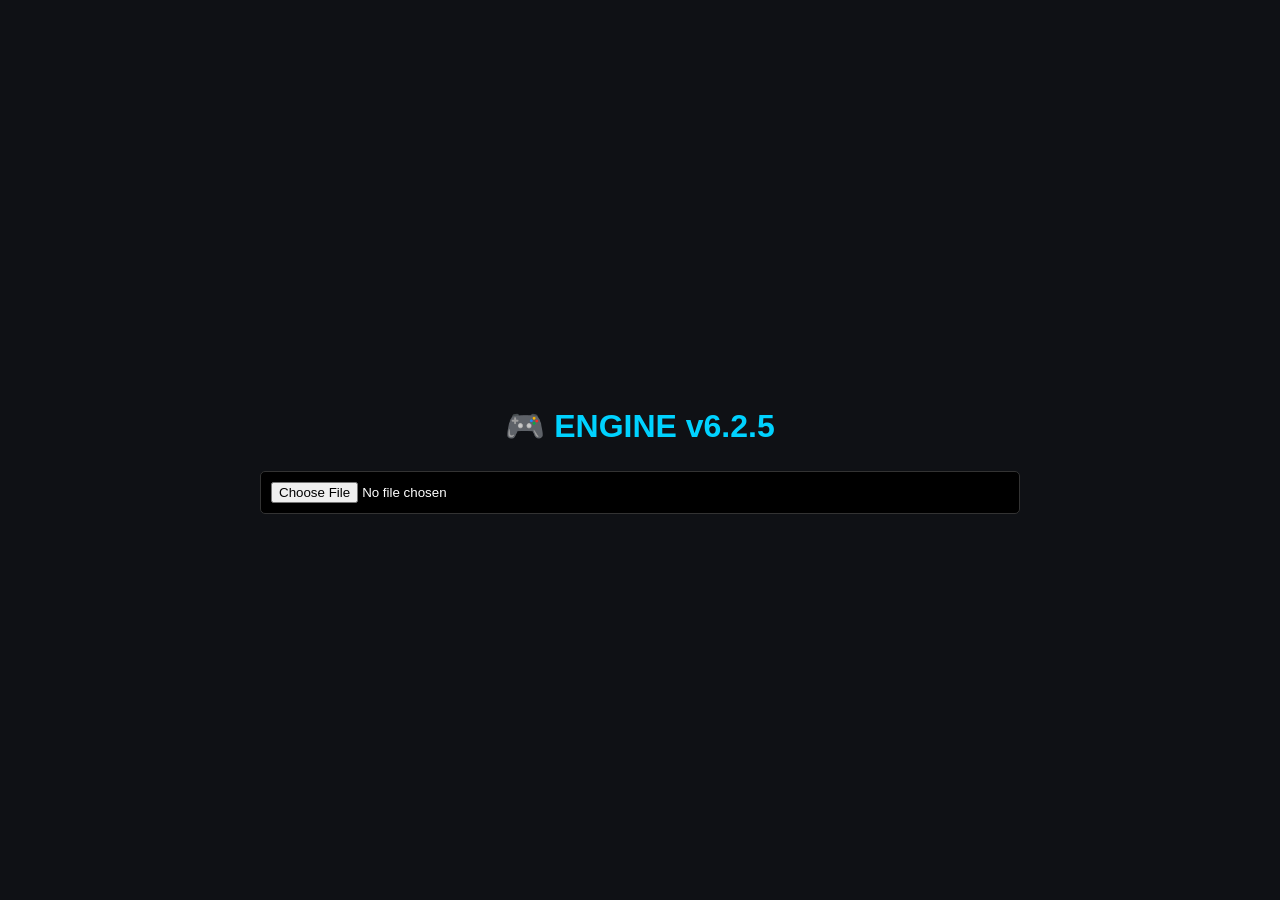
==== rpg/index.html @ 324aae8f "Update index.html" ====
<!DOCTYPE html>
<html lang="ko">
<head><meta charset="UTF-8"><title>Player v6.2.5</title><link rel="stylesheet" href="common.css"></head>
<body>
    <div id="load-screen" class="container" style="justify-content:center;align-items:center;">
        <h1 style="color:var(--point)">🎮 ENGINE v6.2.5</h1>
        <input type="file" id="loader" accept=".json">
    </div>
    <div id="game-ui" class="container" style="display:none">
        <div id="status-bar"></div><div id="inventory-bar"></div>
        <div id="scene-scroll"><div id="scene-text"></div></div>
        <div id="options-box"></div>
    </div>
    <div id="msg-box"><div id="msg-content" style="margin-bottom:20px;text-align:left;"></div><button class="btn btn-blue" style="width:100%" onclick="closeMsg()">확인</button></div>
<script>
    let sc, state = { stats: {}, inv: new Set(), clicks: {}, next: null };
    document.getElementById('loader').onchange = e => {
        const r = new FileReader();
        r.onload = ev => {
            sc = JSON.parse(ev.target.result);
            if(sc.config.themeColor) document.documentElement.style.setProperty('--point', sc.config.themeColor);
            if(sc.config.subColor) document.documentElement.style.setProperty('--sub', sc.config.subColor);
            document.getElementById('load-screen').style.display = 'none';
            document.getElementById('game-ui').style.display = 'flex';
            init();
        }; r.readAsText(e.target.files[0]);
    };
    function init() {
        state.inv = new Set(); state.clicks = {};
        sc.config.stats.forEach(s => state.stats[s.key] = Number(s.initial));
        render(sc.config.startNode);
    }
    function updateUI() {
        document.getElementById('status-bar').innerHTML = sc.config.stats.map(s => `<span>${s.label}: ${state.stats[s.key]}</span>`).join(' | ');
        document.getElementById('inventory-bar').innerText = "🎒 소지품: " + (state.inv.size ? Array.from(state.inv).join(', ') : "없음");
    }
    function applyData(obj) {
        if(!obj) return;
        if(obj.effects) Object.keys(obj.effects).forEach(k => state.stats[k] = (state.stats[k]||0) + Number(obj.effects[k]));
        if(obj.getItem) obj.getItem.split(',').forEach(v => v.trim() && state.inv.add(v.trim()));
        if(obj.removeItem) obj.removeItem.split(',').forEach(v => v.trim() && state.inv.delete(v.trim()));
    }
    function render(id) {
        const n = sc.scenes[id]; if(!n) return;
        if(n.autoEvents) {
            for(let e of n.autoEvents) {
                if((state.stats[e.statKey]||0) < (e.threshold||0)) { showMsg(e.message, e.next||id); return; }
            }
        }
        updateUI();
        document.getElementById('scene-text').innerText = n.text;
        const box = document.getElementById('options-box'); box.innerHTML = '';
        n.options.forEach((o, i) => {
            const btn = document.createElement('button'); btn.className = 'game-btn'; btn.innerText = o.text;
            let ok = true, miss = [];
            if(o.requireItem) o.requireItem.split(',').forEach(v => { if(v.trim() && !state.inv.has(v.trim())) { ok = false; miss.push(v.trim()); }});
            if(!ok) { btn.disabled = true; btn.innerText += ` (필요: ${miss.join(',')})`; }
            btn.onclick = () => {
                if(o.isReset) return init();
                applyData(o);
                if(o.results?.length > 0) {
                    let roll = Math.random()*100, acc = 0, res = o.results[o.results.length-1];
                    for(let r of o.results) { acc += r.chance; if(roll <= acc) { res = r; break; } }
                    applyData(res); showMsg(res.message, res.next || o.next || id);
                } else { render(o.next || id); }
            };
            box.appendChild(btn);
        });
    }
    function showMsg(t, n) { document.getElementById('msg-content').innerText = t; document.getElementById('msg-box').style.display = 'block'; state.next = n; }
    function closeMsg() { document.getElementById('msg-box').style.display = 'none'; render(state.next); }
</script></body></html>
---- rpg/common.css ----
:root { 
    --bg: #0f1115; --card: #1a1d23; --text: #e0e0e0; 
    --point: #00d2ff; --sub: #ff9f43; --danger: #ff4757; --border: #333;
}
body { background: var(--bg); color: var(--text); font-family: sans-serif; margin: 0; overflow: hidden; }
.container { max-width: 800px; height: 100vh; margin: 0 auto; padding: 20px; display: flex; flex-direction: column; box-sizing: border-box; }
#status-bar { display: flex; flex-wrap: wrap; gap: 15px; padding: 12px; background: rgba(0,0,0,0.3); border: 1px solid var(--border); margin-bottom: 10px; color: var(--point); font-weight: bold; border-radius: 8px; }
#inventory-bar { background: rgba(255,159,67,0.1); padding: 10px; border-radius: 8px; margin-bottom: 15px; border-left: 5px solid var(--sub); color: var(--sub); font-size: 0.9em; }
#scene-scroll { flex: 1; overflow-y: auto; margin-bottom: 15px; }
#scene-text { font-size: 1.1em; white-space: pre-wrap; line-height: 1.7; }
.game-btn { display: block; width: 100%; padding: 18px; margin: 10px 0; background: var(--card); color: #fff; border: 1px solid var(--border); border-left: 5px solid var(--point); border-radius: 10px; cursor: pointer; text-align: left; transition: 0.2s; }
.game-btn:hover:not(:disabled) { border-color: var(--sub); transform: translateX(5px); }
.game-btn:disabled { opacity: 0.3; cursor: not-allowed; }
#msg-box { position: fixed; top: 50%; left: 50%; transform: translate(-50%, -50%); width: 85%; max-width: 450px; background: var(--card); border: 2px solid var(--sub); padding: 25px; border-radius: 20px; display: none; z-index: 10000; text-align: center; }
.opt-edit-card { background: #1e2228; padding: 15px; border-radius: 10px; margin-top: 15px; border: 1px solid #333; }
.res-edit-card { background: #15181c; padding: 10px; border-radius: 8px; margin-top: 5px; border: 1px dashed #444; }
.btn { padding: 10px 15px; border-radius: 6px; border: none; cursor: pointer; font-weight: bold; }
.btn-blue { background: var(--point); color: #000; }
.btn-orange { background: var(--sub); color: #000; }
.btn-red { background: var(--danger); color: #fff; }
input, textarea, select { width: 100%; padding: 10px; background: #000; border: 1px solid #333; color: #fff; border-radius: 5px; box-sizing: border-box; margin-top: 5px; }
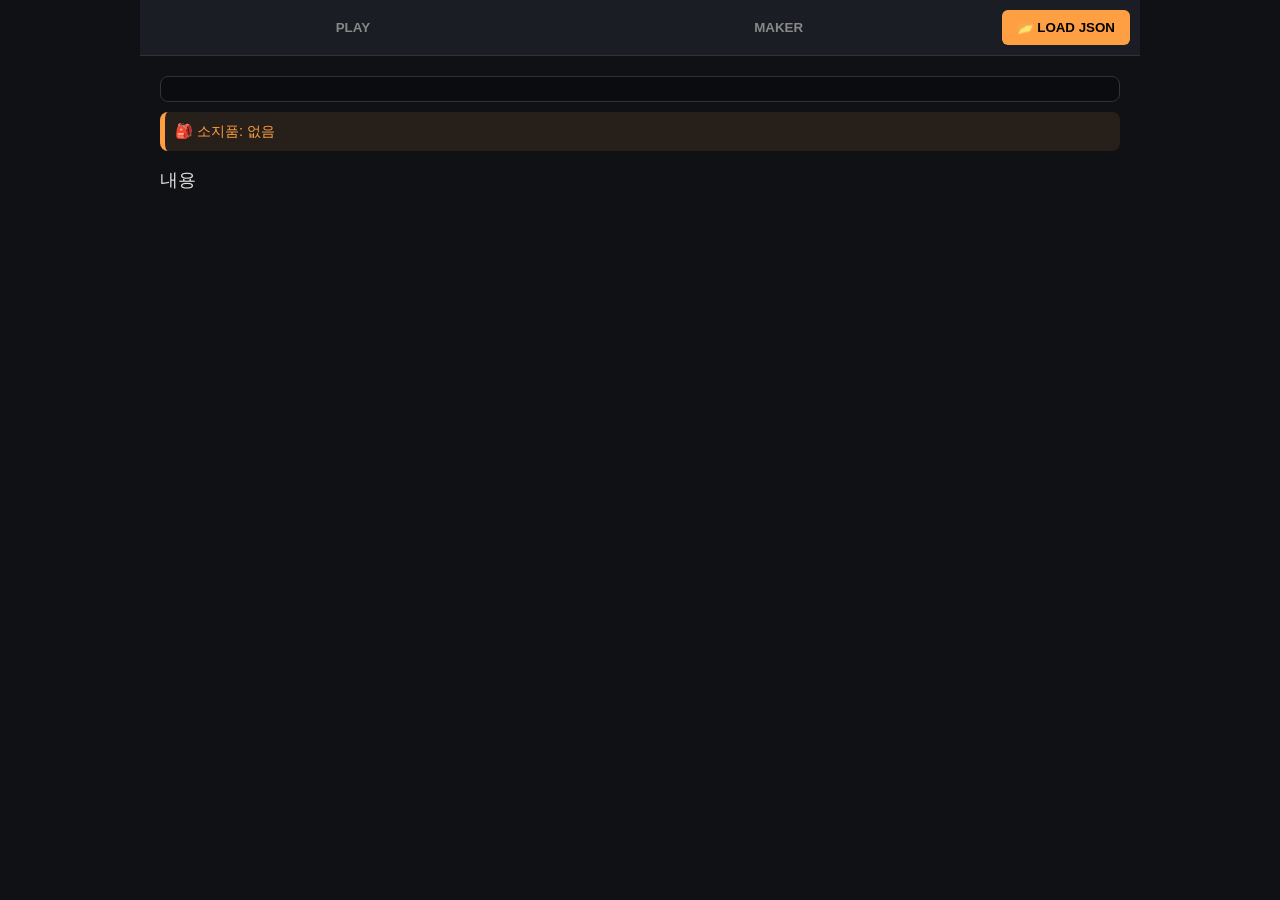
==== commit 54269721: "Update index.html" ====
--- a/rpg/index.html
+++ b/rpg/index.html
@@ -1,72 +1,214 @@
 <!DOCTYPE html>
 <html lang="ko">
-<head><meta charset="UTF-8"><title>Player v6.2.5</title><link rel="stylesheet" href="common.css"></head>
+<head>
+    <meta charset="UTF-8">
+    <title>ENGINE v6.3.0 FINAL</title>
+    <style>
+        :root { --bg: #0f1115; --card: #1a1d23; --text: #e0e0e0; --point: #00d2ff; --sub: #ff9f43; --danger: #ff4757; --border: #333; }
+        body { background: var(--bg); color: var(--text); font-family: sans-serif; margin: 0; overflow: hidden; }
+        .container { max-width: 1000px; height: 100vh; margin: 0 auto; display: flex; flex-direction: column; }
+        nav { background: #1a1d23; display: flex; border-bottom: 1px solid var(--border); }
+        .nav-btn { flex: 1; padding: 15px; text-align: center; cursor: pointer; border: none; background: none; color: #888; font-weight: bold; }
+        .nav-btn.active { color: var(--point); border-bottom: 3px solid var(--point); background: rgba(0,210,255,0.05); }
+        .btn { padding: 10px 15px; border-radius: 6px; border: none; cursor: pointer; font-weight: bold; }
+        .btn-blue { background: var(--point); color: #000; }
+        .btn-orange { background: var(--sub); color: #000; }
+        .btn-red { background: var(--danger); color: #fff; }
+        input, textarea, select { width: 100%; padding: 10px; background: #000; border: 1px solid var(--border); color: #fff; border-radius: 5px; box-sizing: border-box; margin-top: 5px; }
+        #player-view, #maker-view { flex: 1; display: none; overflow: hidden; padding: 20px; }
+        #status-bar { display: flex; flex-wrap: wrap; gap: 15px; padding: 12px; background: rgba(0,0,0,0.3); border: 1px solid var(--border); margin-bottom: 10px; color: var(--point); font-weight: bold; border-radius: 8px; }
+        #inventory-bar { background: rgba(255,159,67,0.1); padding: 10px; border-radius: 8px; margin-bottom: 15px; border-left: 5px solid var(--sub); color: var(--sub); font-size: 0.9em; }
+        #scene-scroll { flex: 1; overflow-y: auto; margin-bottom: 15px; }
+        #scene-text { font-size: 1.1em; white-space: pre-wrap; line-height: 1.7; }
+        .game-btn { display: block; width: 100%; padding: 18px; margin: 10px 0; background: var(--card); color: #fff; border: 1px solid var(--border); border-left: 5px solid var(--point); border-radius: 10px; cursor: pointer; text-align: left; }
+        .game-btn:hover:not(:disabled) { border-color: var(--sub); transform: translateX(5px); }
+        .game-btn:disabled { opacity: 0.3; cursor: not-allowed; }
+        #maker-view { padding: 0; flex-direction: row; }
+        #side { width: 250px; border-right: 1px solid var(--border); overflow-y: auto; background: #15181c; padding: 15px; }
+        #edit { flex: 1; padding: 25px; overflow-y: auto; }
+        .opt-edit-card { background: #1e2228; padding: 15px; border-radius: 10px; margin-top: 15px; border: 1px solid #444; }
+        #msg-box { position: fixed; top: 50%; left: 50%; transform: translate(-50%, -50%); width: 85%; max-width: 450px; background: var(--card); border: 2px solid var(--sub); padding: 25px; border-radius: 20px; display: none; z-index: 10000; text-align: center; }
+    </style>
+</head>
 <body>
-    <div id="load-screen" class="container" style="justify-content:center;align-items:center;">
-        <h1 style="color:var(--point)">🎮 ENGINE v6.2.5</h1>
-        <input type="file" id="loader" accept=".json">
+    <div class="container">
+        <nav id="top-nav">
+            <button class="nav-btn active" onclick="switchTab('player')">PLAY</button>
+            <button class="nav-btn" onclick="switchTab('maker')">MAKER</button>
+            <div style="padding:10px;"><input type="file" id="loader" style="display:none" onchange="loadFile(event)"><button class="btn btn-orange" onclick="document.getElementById('loader').click()">📂 LOAD JSON</button></div>
+        </nav>
+
+        <div id="player-view" style="display: flex; flex-direction: column;">
+            <div id="status-bar"></div><div id="inventory-bar"></div>
+            <div id="scene-scroll"><div id="scene-text">데이터를 로드해 주세요.</div></div>
+            <div id="options-box"></div>
+        </div>
+
+        <div id="maker-view">
+            <div id="side"><button class="btn btn-blue" style="width:100%" onclick="addNode()">+ 장면 추가</button><div id="node-list" style="margin-top:15px;"></div></div>
+            <div id="edit">
+                <div class="opt-edit-card" style="margin-top:0; border-color: var(--point);">
+                    <strong style="color:var(--point)">GLOBAL CONFIG</strong>
+                    <div style="display:grid; grid-template-columns:2fr 1fr 1fr; gap:10px; margin-top:10px;">
+                        <input type="text" id="cfg-title" placeholder="게임 제목" oninput="sc.config.title=this.value">
+                        <div>메인<input type="color" id="cfg-main" oninput="updColor('themeColor', this.value)"></div>
+                        <div>서브<input type="color" id="cfg-sub" oninput="updColor('subColor', this.value)"></div>
+                    </div>
+                    <div id="stat-list"></div>
+                    <button class="btn btn-blue" style="width:100%; margin-top:10px;" onclick="addStat()">+ 스탯 추가</button>
+                    <button class="btn btn-orange" style="width:100%; margin-top:5px;" onclick="saveFile()">💾 시나리오 저장</button>
+                </div>
+                <div id="node-editor" style="display:none">
+                    <div style="display:flex; gap:10px; align-items:center; margin-top:20px;">
+                        <strong>ID:</strong><input type="text" id="ed-id" onblur="renameNode()" style="width:150px;">
+                        <button class="btn btn-orange" onclick="addAuto()">+ 자동이벤트</button>
+                        <button class="btn btn-blue" onclick="addOpt()">+ 선택지 추가</button>
+                    </div>
+                    <textarea id="ed-text" rows="5" oninput="sc.scenes[cur].text=this.value" style="margin-top:10px;"></textarea>
+                    <div id="auto-list"></div><div id="opt-list"></div>
+                </div>
+            </div>
+        </div>
     </div>
-    <div id="game-ui" class="container" style="display:none">
-        <div id="status-bar"></div><div id="inventory-bar"></div>
-        <div id="scene-scroll"><div id="scene-text"></div></div>
-        <div id="options-box"></div>
-    </div>
-    <div id="msg-box"><div id="msg-content" style="margin-bottom:20px;text-align:left;"></div><button class="btn btn-blue" style="width:100%" onclick="closeMsg()">확인</button></div>
+    <div id="msg-box"><div id="msg-content" style="margin-bottom:20px;"></div><button class="btn btn-blue" style="width:100%" onclick="closeMsg()">확인</button></div>
+
 <script>
-    let sc, state = { stats: {}, inv: new Set(), clicks: {}, next: null };
-    document.getElementById('loader').onchange = e => {
+    let sc = { config: { title: "New Game", themeColor: "#00d2ff", subColor: "#ff9f43", startNode: "start", stats: [] }, scenes: { "start": { text: "내용", options: [] } } };
+    let cur = "start", state = { stats: {}, inv: new Set(), clicks: {}, next: null };
+
+    function switchTab(tab) {
+        document.querySelectorAll('.nav-btn').forEach(b => {
+            b.classList.remove('active');
+            if(b.innerText.toLowerCase() === tab) b.classList.add('active');
+        });
+        document.getElementById('player-view').style.display = tab === 'player' ? 'flex' : 'none';
+        document.getElementById('maker-view').style.display = tab === 'maker' ? 'flex' : 'none';
+        if(tab === 'player') initPlayer();
+    }
+
+    function loadFile(e) {
         const r = new FileReader();
         r.onload = ev => {
             sc = JSON.parse(ev.target.result);
-            if(sc.config.themeColor) document.documentElement.style.setProperty('--point', sc.config.themeColor);
-            if(sc.config.subColor) document.documentElement.style.setProperty('--sub', sc.config.subColor);
-            document.getElementById('load-screen').style.display = 'none';
-            document.getElementById('game-ui').style.display = 'flex';
-            init();
+            applyTheme();
+            updateMakerUI();
+            switchTab('player'); // 여기서 모든 렌더링이 시작됨
         }; r.readAsText(e.target.files[0]);
-    };
-    function init() {
+    }
+
+    function saveFile() { const a = document.createElement('a'); a.href = URL.createObjectURL(new Blob([JSON.stringify(sc, null, 2)])); a.download="scenario.json"; a.click(); }
+    function updColor(k, v) { sc.config[k] = v; applyTheme(); }
+    function applyTheme() {
+        document.documentElement.style.setProperty('--point', sc.config.themeColor);
+        document.documentElement.style.setProperty('--sub', sc.config.subColor);
+        document.getElementById('cfg-main').value = sc.config.themeColor;
+        document.getElementById('cfg-sub').value = sc.config.subColor;
+    }
+
+    function initPlayer() {
         state.inv = new Set(); state.clicks = {};
-        sc.config.stats.forEach(s => state.stats[s.key] = Number(s.initial));
-        render(sc.config.startNode);
-    }
-    function updateUI() {
-        document.getElementById('status-bar').innerHTML = sc.config.stats.map(s => `<span>${s.label}: ${state.stats[s.key]}</span>`).join(' | ');
-        document.getElementById('inventory-bar').innerText = "🎒 소지품: " + (state.inv.size ? Array.from(state.inv).join(', ') : "없음");
-    }
-    function applyData(obj) {
-        if(!obj) return;
-        if(obj.effects) Object.keys(obj.effects).forEach(k => state.stats[k] = (state.stats[k]||0) + Number(obj.effects[k]));
-        if(obj.getItem) obj.getItem.split(',').forEach(v => v.trim() && state.inv.add(v.trim()));
-        if(obj.removeItem) obj.removeItem.split(',').forEach(v => v.trim() && state.inv.delete(v.trim()));
-    }
-    function render(id) {
+        (sc.config.stats || []).forEach(s => state.stats[s.key] = Number(s.initial));
+        renderPlayer(sc.config.startNode || "start");
+    }
+
+    function renderPlayer(id) {
         const n = sc.scenes[id]; if(!n) return;
         if(n.autoEvents) {
-            for(let e of n.autoEvents) {
-                if((state.stats[e.statKey]||0) < (e.threshold||0)) { showMsg(e.message, e.next||id); return; }
-            }
+            for(let e of n.autoEvents) { if((state.stats[e.statKey]||0) < (e.threshold||0)) { showMsg(e.message, e.next||id); return; } }
         }
-        updateUI();
+        document.getElementById('status-bar').innerHTML = (sc.config.stats || []).map(s => `<span>${s.label}: ${state.stats[s.key]}</span>`).join(' | ');
+        document.getElementById('inventory-bar').innerText = "🎒 소지품: " + (state.inv.size ? Array.from(state.inv).join(', ') : "없음");
         document.getElementById('scene-text').innerText = n.text;
         const box = document.getElementById('options-box'); box.innerHTML = '';
-        n.options.forEach((o, i) => {
-            const btn = document.createElement('button'); btn.className = 'game-btn'; btn.innerText = o.text;
+        (n.options || []).forEach((o, i) => {
+            const cKey = `${id}_${i}`;
+            if(o.maxClicks && (state.clicks[cKey]||0) >= o.maxClicks) return;
+            const btn = document.createElement('button'); btn.className = 'game-btn';
+            btn.innerText = o.text + (o.maxClicks ? ` (${state.clicks[cKey]||0}/${o.maxClicks})` : "");
             let ok = true, miss = [];
             if(o.requireItem) o.requireItem.split(',').forEach(v => { if(v.trim() && !state.inv.has(v.trim())) { ok = false; miss.push(v.trim()); }});
-            if(!ok) { btn.disabled = true; btn.innerText += ` (필요: ${miss.join(',')})`; }
+            if(!ok) { btn.disabled = true; btn.innerText += ` [필요: ${miss.join(',')}]`; }
             btn.onclick = () => {
-                if(o.isReset) return init();
+                state.clicks[cKey] = (state.clicks[cKey]||0) + 1;
+                if(o.isReset) return initPlayer();
                 applyData(o);
                 if(o.results?.length > 0) {
                     let roll = Math.random()*100, acc = 0, res = o.results[o.results.length-1];
                     for(let r of o.results) { acc += r.chance; if(roll <= acc) { res = r; break; } }
                     applyData(res); showMsg(res.message, res.next || o.next || id);
-                } else { render(o.next || id); }
-            };
-            box.appendChild(btn);
-        });
+                } else { renderPlayer(o.next || id); }
+            }; box.appendChild(btn);
+        });
+    }
+
+    function applyData(obj) {
+        if(obj.effects) Object.keys(obj.effects).forEach(k => state.stats[k] = (state.stats[k]||0) + Number(obj.effects[k]));
+        if(obj.getItem) obj.getItem.split(',').forEach(v => v.trim() && state.inv.add(v.trim()));
+        if(obj.removeItem) obj.removeItem.split(',').forEach(v => v.trim() && state.inv.delete(v.trim()));
     }
     function showMsg(t, n) { document.getElementById('msg-content').innerText = t; document.getElementById('msg-box').style.display = 'block'; state.next = n; }
-    function closeMsg() { document.getElementById('msg-box').style.display = 'none'; render(state.next); }
-</script></body></html>
+    function closeMsg() { document.getElementById('msg-box').style.display = 'none'; renderPlayer(state.next); }
+
+    function updateMakerUI() {
+        document.getElementById('cfg-title').value = sc.config.title;
+        renderStats(); renderNodeList(); loadNode(sc.config.startNode || "start");
+    }
+    function renderStats() {
+        const l = document.getElementById('stat-list'); l.innerHTML = '';
+        (sc.config.stats || []).forEach((s, i) => {
+            const d = document.createElement('div'); d.style.display="flex"; d.style.gap="5px"; d.style.marginTop="5px";
+            d.innerHTML = `<input type="text" value="${s.label}" oninput="sc.config.stats[${i}].label=this.value"><input type="text" value="${s.key}" onblur="sc.config.stats[${i}].key=this.value"><input type="number" value="${s.initial}" oninput="sc.config.stats[${i}].initial=Number(this.value)"><button class="btn btn-red" onclick="sc.config.stats.splice(${i},1); renderStats();">X</button>`;
+            l.appendChild(d);
+        });
+    }
+    function renderNodeList() {
+        const l = document.getElementById('node-list'); l.innerHTML = '';
+        Object.keys(sc.scenes).forEach(id => {
+            const d = document.createElement('div'); d.innerText = id; d.className = "game-btn"; d.style.padding = "10px";
+            d.style.borderColor = cur === id ? "var(--point)" : "#333"; d.onclick = () => loadNode(id); l.appendChild(d);
+        });
+    }
+    function loadNode(id) {
+        cur = id; document.getElementById('node-editor').style.display = 'block';
+        document.getElementById('ed-id').value = id; document.getElementById('ed-text').value = sc.scenes[id].text;
+        renderNodeList(); renderOpts(); renderAutos();
+    }
+    function renderOpts() {
+        const l = document.getElementById('opt-list'); l.innerHTML = '';
+        (sc.scenes[cur].options || []).forEach((o, i) => {
+            const d = document.createElement('div'); d.className = 'opt-edit-card';
+            d.innerHTML = `<div style="display:flex; gap:10px;"><input type="text" value="${o.text||''}" oninput="sc.scenes['${cur}'].options[${i}].text=this.value"><label style="font-size:11px;"><input type="checkbox" ${o.isReset?'checked':''} onchange="sc.scenes['${cur}'].options[${i}].isReset=this.checked"> 초기화</label></div>
+                <div style="display:grid; grid-template-columns:1fr 1fr 1fr; gap:5px; margin-top:8px;">
+                    <input type="text" placeholder="다음ID" value="${o.next||''}" oninput="sc.scenes['${cur}'].options[${i}].next=this.value">
+                    <input type="number" placeholder="클릭제한" value="${o.maxClicks||''}" oninput="sc.scenes['${cur}'].options[${i}].maxClicks=Number(this.value)">
+                    <input type="text" placeholder="필요템" value="${o.requireItem||''}" oninput="sc.scenes['${cur}'].options[${i}].requireItem=this.value">
+                    <input type="text" placeholder="획득템" value="${o.getItem||''}" oninput="sc.scenes['${cur}'].options[${i}].getItem=this.value">
+                    <input type="text" placeholder="소모템" value="${o.removeItem||''}" oninput="sc.scenes['${cur}'].options[${i}].removeItem=this.value">
+                    <button class="btn btn-red" onclick="sc.scenes['${cur}'].options.splice(${i},1); renderOpts();">삭제</button>
+                </div><div id="res-${i}"></div><button class="btn btn-orange" style="width:100%;margin-top:8px;" onclick="addRes(${i})">+ 확률 결과 추가</button>`;
+            l.appendChild(d);
+            (o.results || []).forEach((r, ri) => {
+                const rd = document.createElement('div'); rd.style.border="1px dashed #555"; rd.style.padding="5px"; rd.style.marginTop="5px";
+                rd.innerHTML = `<div style="display:flex;gap:5px;"><input type="number" value="${r.chance}" style="width:50px" oninput="sc.scenes['${cur}'].options[${i}].results[${ri}].chance=Number(this.value)">% <input type="text" placeholder="이동" value="${r.next||''}" oninput="sc.scenes['${cur}'].options[${i}].results[${ri}].next=this.value"><input type="text" placeholder="획득템" value="${r.getItem||''}" oninput="sc.scenes['${cur}'].options[${i}].results[${ri}].getItem=this.value"></div><textarea oninput="sc.scenes['${cur}'].options[${i}].results[${ri}].message=this.value">${r.message||''}</textarea>`;
+                d.querySelector(`#res-${i}`).appendChild(rd);
+            });
+        });
+    }
+    function renderAutos() {
+        const l = document.getElementById('auto-list'); l.innerHTML = '';
+        (sc.scenes[cur].autoEvents || []).forEach((e, i) => {
+            const d = document.createElement('div'); d.style.border="1px solid var(--sub)"; d.style.padding="10px"; d.style.marginTop="10px";
+            d.innerHTML = `<select onchange="sc.scenes['${cur}'].autoEvents[${i}].statKey=this.value">${sc.config.stats.map(s=>`<option value="${s.key}" ${s.key===e.statKey?'selected':''}>${s.label}</option>`).join('')}</select> <input type="number" value="${e.threshold}" oninput="sc.scenes['${cur}'].autoEvents[${i}].threshold=Number(this.value)"> 미만 시 <input type="text" placeholder="이동ID" value="${e.next||''}" oninput="sc.scenes['${cur}'].autoEvents[${i}].next=this.value"><textarea oninput="sc.scenes['${cur}'].autoEvents[${i}].message=this.value">${e.message||''}</textarea><button class="btn btn-red" style="width:100%" onclick="sc.scenes['${cur}'].autoEvents.splice(${i},1); renderAutos();">삭제</button>`;
+            l.appendChild(d);
+        });
+    }
+    function addStat() { sc.config.stats.push({key:"stat_"+Date.now(), label:"신규스탯", initial:0}); renderStats(); }
+    function addNode() { const id = "node_"+Date.now(); sc.scenes[id] = {text:"", options:[]}; renderNodeList(); loadNode(id); }
+    function addOpt() { if(!sc.scenes[cur].options) sc.scenes[cur].options=[]; sc.scenes[cur].options.push({text:"새 선택지", next:cur}); renderOpts(); }
+    function addRes(i) { if(!sc.scenes[cur].options[i].results) sc.scenes[cur].options[i].results = []; sc.scenes[cur].options[i].results.push({chance:50, message:"", next:"", getItem:""}); renderOpts(); }
+    function addAuto() { if(!sc.scenes[cur].autoEvents) sc.scenes[cur].autoEvents = []; sc.scenes[cur].autoEvents.push({statKey:sc.config.stats[0]?.key, threshold:0, next:"", message:""}); renderAutos(); }
+    function renameNode() { const n = document.getElementById('ed-id').value; if(n&&n!==cur){ sc.scenes[n]=sc.scenes[cur]; delete sc.scenes[cur]; cur=n; renderNodeList(); } }
+    switchTab('player');
+</script>
+</body>
+</html>
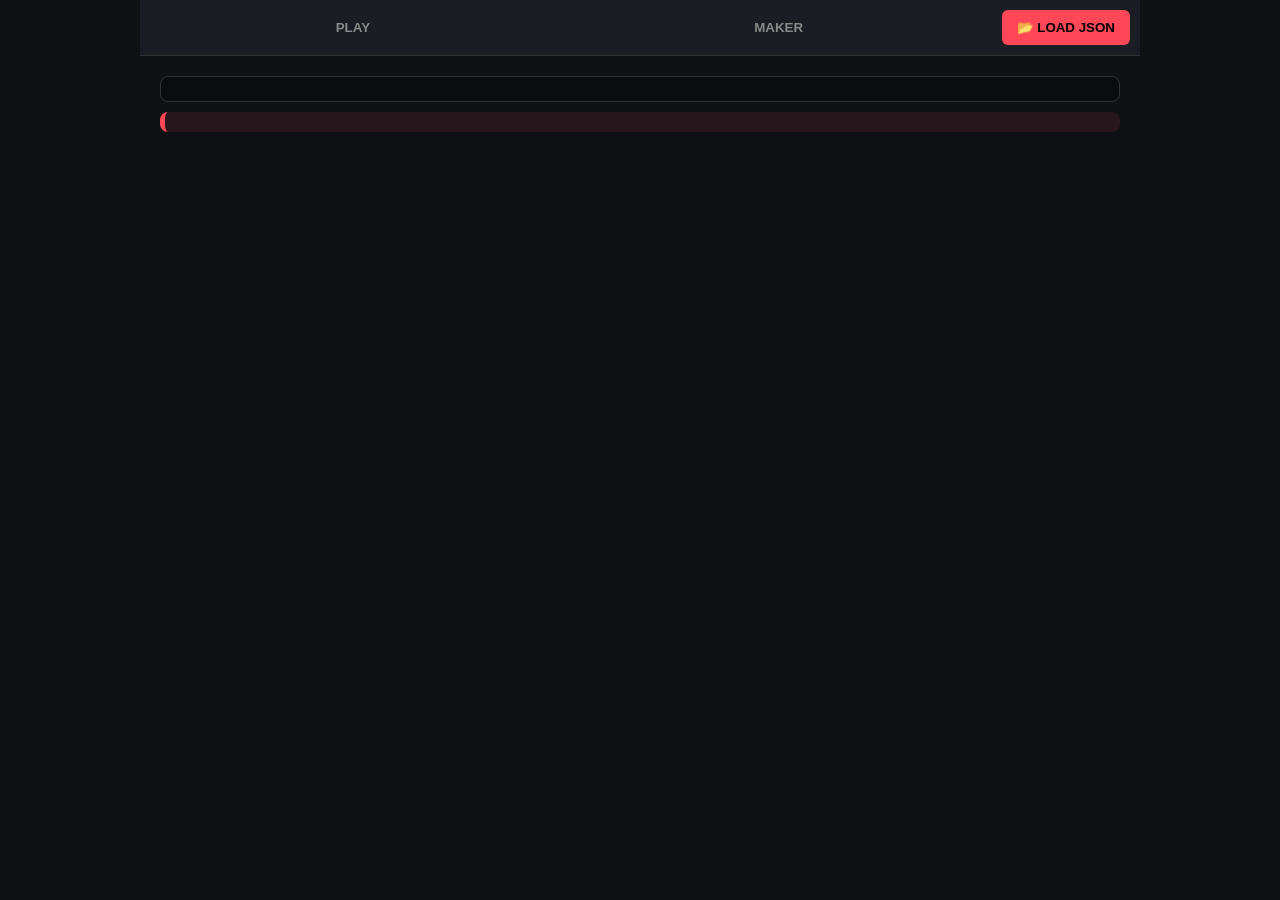
==== commit df4f7c01: "Update index.html" ====
--- a/rpg/index.html
+++ b/rpg/index.html
@@ -2,9 +2,9 @@
 <html lang="ko">
 <head>
     <meta charset="UTF-8">
-    <title>ENGINE v6.3.0 FINAL</title>
+    <title>ENGINE v6.3.1 FINAL FIX</title>
     <style>
-        :root { --bg: #0f1115; --card: #1a1d23; --text: #e0e0e0; --point: #00d2ff; --sub: #ff9f43; --danger: #ff4757; --border: #333; }
+        :root { --bg: #0f1115; --card: #1a1d23; --text: #e0e0e0; --point: #00d2ff; --sub: #ff4757; --border: #333; }
         body { background: var(--bg); color: var(--text); font-family: sans-serif; margin: 0; overflow: hidden; }
         .container { max-width: 1000px; height: 100vh; margin: 0 auto; display: flex; flex-direction: column; }
         nav { background: #1a1d23; display: flex; border-bottom: 1px solid var(--border); }
@@ -13,11 +13,10 @@
         .btn { padding: 10px 15px; border-radius: 6px; border: none; cursor: pointer; font-weight: bold; }
         .btn-blue { background: var(--point); color: #000; }
         .btn-orange { background: var(--sub); color: #000; }
-        .btn-red { background: var(--danger); color: #fff; }
         input, textarea, select { width: 100%; padding: 10px; background: #000; border: 1px solid var(--border); color: #fff; border-radius: 5px; box-sizing: border-box; margin-top: 5px; }
         #player-view, #maker-view { flex: 1; display: none; overflow: hidden; padding: 20px; }
         #status-bar { display: flex; flex-wrap: wrap; gap: 15px; padding: 12px; background: rgba(0,0,0,0.3); border: 1px solid var(--border); margin-bottom: 10px; color: var(--point); font-weight: bold; border-radius: 8px; }
-        #inventory-bar { background: rgba(255,159,67,0.1); padding: 10px; border-radius: 8px; margin-bottom: 15px; border-left: 5px solid var(--sub); color: var(--sub); font-size: 0.9em; }
+        #inventory-bar { background: rgba(255,71,87,0.1); padding: 10px; border-radius: 8px; margin-bottom: 15px; border-left: 5px solid var(--sub); color: var(--sub); font-size: 0.9em; }
         #scene-scroll { flex: 1; overflow-y: auto; margin-bottom: 15px; }
         #scene-text { font-size: 1.1em; white-space: pre-wrap; line-height: 1.7; }
         .game-btn { display: block; width: 100%; padding: 18px; margin: 10px 0; background: var(--card); color: #fff; border: 1px solid var(--border); border-left: 5px solid var(--point); border-radius: 10px; cursor: pointer; text-align: left; }
@@ -32,55 +31,38 @@
 </head>
 <body>
     <div class="container">
-        <nav id="top-nav">
-            <button class="nav-btn active" onclick="switchTab('player')">PLAY</button>
-            <button class="nav-btn" onclick="switchTab('maker')">MAKER</button>
+        <nav>
+            <button class="nav-btn active" id="btn-play" onclick="switchTab('player')">PLAY</button>
+            <button class="nav-btn" id="btn-maker" onclick="switchTab('maker')">MAKER</button>
             <div style="padding:10px;"><input type="file" id="loader" style="display:none" onchange="loadFile(event)"><button class="btn btn-orange" onclick="document.getElementById('loader').click()">📂 LOAD JSON</button></div>
         </nav>
-
         <div id="player-view" style="display: flex; flex-direction: column;">
             <div id="status-bar"></div><div id="inventory-bar"></div>
-            <div id="scene-scroll"><div id="scene-text">데이터를 로드해 주세요.</div></div>
+            <div id="scene-scroll"><div id="scene-text"></div></div>
             <div id="options-box"></div>
         </div>
-
         <div id="maker-view">
             <div id="side"><button class="btn btn-blue" style="width:100%" onclick="addNode()">+ 장면 추가</button><div id="node-list" style="margin-top:15px;"></div></div>
             <div id="edit">
-                <div class="opt-edit-card" style="margin-top:0; border-color: var(--point);">
-                    <strong style="color:var(--point)">GLOBAL CONFIG</strong>
-                    <div style="display:grid; grid-template-columns:2fr 1fr 1fr; gap:10px; margin-top:10px;">
-                        <input type="text" id="cfg-title" placeholder="게임 제목" oninput="sc.config.title=this.value">
-                        <div>메인<input type="color" id="cfg-main" oninput="updColor('themeColor', this.value)"></div>
-                        <div>서브<input type="color" id="cfg-sub" oninput="updColor('subColor', this.value)"></div>
-                    </div>
-                    <div id="stat-list"></div>
-                    <button class="btn btn-blue" style="width:100%; margin-top:10px;" onclick="addStat()">+ 스탯 추가</button>
-                    <button class="btn btn-orange" style="width:100%; margin-top:5px;" onclick="saveFile()">💾 시나리오 저장</button>
+                <div class="opt-edit-card" style="margin-top:0;"><strong style="color:var(--point)">CONFIG</strong>
+                    <div style="display:grid; grid-template-columns:2fr 1fr 1fr; gap:10px; margin-top:10px;"><input type="text" id="cfg-title" placeholder="제목" oninput="sc.config.title=this.value"><div>메인<input type="color" id="cfg-main" oninput="updColor('themeColor', this.value)"></div><div>서브<input type="color" id="cfg-sub" oninput="updColor('subColor', this.value)"></div></div>
+                    <div id="stat-list"></div><button class="btn btn-blue" style="width:100%; margin-top:10px;" onclick="addStat()">+ 스탯 추가</button><button class="btn btn-orange" style="width:100%; margin-top:5px;" onclick="saveFile()">💾 저장</button>
                 </div>
                 <div id="node-editor" style="display:none">
-                    <div style="display:flex; gap:10px; align-items:center; margin-top:20px;">
-                        <strong>ID:</strong><input type="text" id="ed-id" onblur="renameNode()" style="width:150px;">
-                        <button class="btn btn-orange" onclick="addAuto()">+ 자동이벤트</button>
-                        <button class="btn btn-blue" onclick="addOpt()">+ 선택지 추가</button>
-                    </div>
-                    <textarea id="ed-text" rows="5" oninput="sc.scenes[cur].text=this.value" style="margin-top:10px;"></textarea>
-                    <div id="auto-list"></div><div id="opt-list"></div>
+                    <div style="display:flex; gap:10px; align-items:center; margin-top:20px;"><strong>ID:</strong><input type="text" id="ed-id" onblur="renameNode()" style="width:150px;"><button class="btn btn-orange" onclick="addAuto()">+ 자동이벤트</button><button class="btn btn-blue" onclick="addOpt()">+ 선택지 추가</button></div>
+                    <textarea id="ed-text" rows="5" oninput="sc.scenes[cur].text=this.value" style="margin-top:10px;"></textarea><div id="auto-list"></div><div id="opt-list"></div>
                 </div>
             </div>
         </div>
     </div>
     <div id="msg-box"><div id="msg-content" style="margin-bottom:20px;"></div><button class="btn btn-blue" style="width:100%" onclick="closeMsg()">확인</button></div>
-
 <script>
-    let sc = { config: { title: "New Game", themeColor: "#00d2ff", subColor: "#ff9f43", startNode: "start", stats: [] }, scenes: { "start": { text: "내용", options: [] } } };
+    let sc = { config: { title: "New Game", themeColor: "#00d2ff", subColor: "#ff4757", startNode: "start", stats: [] }, scenes: { "start": { text: "데이터를 로드해 주세요.", options: [] } } };
     let cur = "start", state = { stats: {}, inv: new Set(), clicks: {}, next: null };
 
     function switchTab(tab) {
-        document.querySelectorAll('.nav-btn').forEach(b => {
-            b.classList.remove('active');
-            if(b.innerText.toLowerCase() === tab) b.classList.add('active');
-        });
+        document.querySelectorAll('.nav-btn').forEach(b => b.classList.remove('active'));
+        document.getElementById('btn-' + tab).classList.add('active');
         document.getElementById('player-view').style.display = tab === 'player' ? 'flex' : 'none';
         document.getElementById('maker-view').style.display = tab === 'maker' ? 'flex' : 'none';
         if(tab === 'player') initPlayer();
@@ -90,37 +72,30 @@
         const r = new FileReader();
         r.onload = ev => {
             sc = JSON.parse(ev.target.result);
-            applyTheme();
-            updateMakerUI();
-            switchTab('player'); // 여기서 모든 렌더링이 시작됨
+            applyTheme(); updateMakerUI(); switchTab('player');
         }; r.readAsText(e.target.files[0]);
     }
 
-    function saveFile() { const a = document.createElement('a'); a.href = URL.createObjectURL(new Blob([JSON.stringify(sc, null, 2)])); a.download="scenario.json"; a.click(); }
+    function saveFile() { const a = document.createElement('a'); a.href = URL.createObjectURL(new Blob([JSON.stringify(sc, null, 2)])); a.download="game.json"; a.click(); }
     function updColor(k, v) { sc.config[k] = v; applyTheme(); }
-    function applyTheme() {
-        document.documentElement.style.setProperty('--point', sc.config.themeColor);
-        document.documentElement.style.setProperty('--sub', sc.config.subColor);
-        document.getElementById('cfg-main').value = sc.config.themeColor;
-        document.getElementById('cfg-sub').value = sc.config.subColor;
-    }
+    function applyTheme() { document.documentElement.style.setProperty('--point', sc.config.themeColor); document.documentElement.style.setProperty('--sub', sc.config.subColor); document.getElementById('cfg-main').value = sc.config.themeColor; document.getElementById('cfg-sub').value = sc.config.subColor; }
 
     function initPlayer() {
-        state.inv = new Set(); state.clicks = {};
+        state.inv = new Set(); state.clicks = {}; state.stats = {};
         (sc.config.stats || []).forEach(s => state.stats[s.key] = Number(s.initial));
         renderPlayer(sc.config.startNode || "start");
     }
 
     function renderPlayer(id) {
-        const n = sc.scenes[id]; if(!n) return;
-        if(n.autoEvents) {
-            for(let e of n.autoEvents) { if((state.stats[e.statKey]||0) < (e.threshold||0)) { showMsg(e.message, e.next||id); return; } }
-        }
-        document.getElementById('status-bar').innerHTML = (sc.config.stats || []).map(s => `<span>${s.label}: ${state.stats[s.key]}</span>`).join(' | ');
+        const n = sc.scenes[id]; if(!n) { document.getElementById('scene-text').innerText = "장면을 찾을 수 없습니다: " + id; return; }
+        if(n.autoEvents) { for(let e of n.autoEvents) { if((state.stats[e.statKey]||0) < (e.threshold||0)) { showMsg(e.message, e.next||id); return; } } }
+        document.getElementById('status-bar').innerHTML = (sc.config.stats || []).map(s => `<span>${s.label}: ${state.stats[s.key]||0}</span>`).join(' | ');
         document.getElementById('inventory-bar').innerText = "🎒 소지품: " + (state.inv.size ? Array.from(state.inv).join(', ') : "없음");
         document.getElementById('scene-text').innerText = n.text;
         const box = document.getElementById('options-box'); box.innerHTML = '';
-        (n.options || []).forEach((o, i) => {
+        const options = n.options || [];
+        if(options.length === 0) { box.innerHTML = '<p style="color:#888; text-align:center;">(더 이상 선택지가 없습니다)</p>'; }
+        options.forEach((o, i) => {
             const cKey = `${id}_${i}`;
             if(o.maxClicks && (state.clicks[cKey]||0) >= o.maxClicks) return;
             const btn = document.createElement('button'); btn.className = 'game-btn';
@@ -131,21 +106,20 @@
             btn.onclick = () => {
                 state.clicks[cKey] = (state.clicks[cKey]||0) + 1;
                 if(o.isReset) return initPlayer();
-                applyData(o);
+                if(o.effects) Object.keys(o.effects).forEach(k => state.stats[k] = (state.stats[k]||0) + Number(o.effects[k]));
+                if(o.getItem) o.getItem.split(',').forEach(v => v.trim() && state.inv.add(v.trim()));
+                if(o.removeItem) o.removeItem.split(',').forEach(v => v.trim() && state.inv.delete(v.trim()));
                 if(o.results?.length > 0) {
                     let roll = Math.random()*100, acc = 0, res = o.results[o.results.length-1];
                     for(let r of o.results) { acc += r.chance; if(roll <= acc) { res = r; break; } }
-                    applyData(res); showMsg(res.message, res.next || o.next || id);
+                    if(res.effects) Object.keys(res.effects).forEach(k => state.stats[k] = (state.stats[k]||0) + Number(res.effects[k]));
+                    if(res.getItem) res.getItem.split(',').forEach(v => v.trim() && state.inv.add(v.trim()));
+                    showMsg(res.message, res.next || o.next || id);
                 } else { renderPlayer(o.next || id); }
             }; box.appendChild(btn);
         });
     }
 
-    function applyData(obj) {
-        if(obj.effects) Object.keys(obj.effects).forEach(k => state.stats[k] = (state.stats[k]||0) + Number(obj.effects[k]));
-        if(obj.getItem) obj.getItem.split(',').forEach(v => v.trim() && state.inv.add(v.trim()));
-        if(obj.removeItem) obj.removeItem.split(',').forEach(v => v.trim() && state.inv.delete(v.trim()));
-    }
     function showMsg(t, n) { document.getElementById('msg-content').innerText = t; document.getElementById('msg-box').style.display = 'block'; state.next = n; }
     function closeMsg() { document.getElementById('msg-box').style.display = 'none'; renderPlayer(state.next); }
 
@@ -177,19 +151,14 @@
         const l = document.getElementById('opt-list'); l.innerHTML = '';
         (sc.scenes[cur].options || []).forEach((o, i) => {
             const d = document.createElement('div'); d.className = 'opt-edit-card';
-            d.innerHTML = `<div style="display:flex; gap:10px;"><input type="text" value="${o.text||''}" oninput="sc.scenes['${cur}'].options[${i}].text=this.value"><label style="font-size:11px;"><input type="checkbox" ${o.isReset?'checked':''} onchange="sc.scenes['${cur}'].options[${i}].isReset=this.checked"> 초기화</label></div>
+            d.innerHTML = `<div style="display:flex; gap:10px;"><input type="text" value="${o.text||''}" oninput="sc.scenes['${cur}'].options[${i}].text=this.value"><label style="font-size:11px;"><input type="checkbox" ${o.isReset?'checked':''} onchange="sc.scenes['${cur}'].options[${i}].isReset=this.checked"> 리셋</label></div>
                 <div style="display:grid; grid-template-columns:1fr 1fr 1fr; gap:5px; margin-top:8px;">
-                    <input type="text" placeholder="다음ID" value="${o.next||''}" oninput="sc.scenes['${cur}'].options[${i}].next=this.value">
-                    <input type="number" placeholder="클릭제한" value="${o.maxClicks||''}" oninput="sc.scenes['${cur}'].options[${i}].maxClicks=Number(this.value)">
-                    <input type="text" placeholder="필요템" value="${o.requireItem||''}" oninput="sc.scenes['${cur}'].options[${i}].requireItem=this.value">
-                    <input type="text" placeholder="획득템" value="${o.getItem||''}" oninput="sc.scenes['${cur}'].options[${i}].getItem=this.value">
-                    <input type="text" placeholder="소모템" value="${o.removeItem||''}" oninput="sc.scenes['${cur}'].options[${i}].removeItem=this.value">
-                    <button class="btn btn-red" onclick="sc.scenes['${cur}'].options.splice(${i},1); renderOpts();">삭제</button>
-                </div><div id="res-${i}"></div><button class="btn btn-orange" style="width:100%;margin-top:8px;" onclick="addRes(${i})">+ 확률 결과 추가</button>`;
+                    <input type="text" placeholder="다음ID" value="${o.next||''}" oninput="sc.scenes['${cur}'].options[${i}].next=this.value"><input type="number" placeholder="제한" value="${o.maxClicks||''}" oninput="sc.scenes['${cur}'].options[${i}].maxClicks=Number(this.value)"><input type="text" placeholder="필요템" value="${o.requireItem||''}" oninput="sc.scenes['${cur}'].options[${i}].requireItem=this.value"><input type="text" placeholder="획득템" value="${o.getItem||''}" oninput="sc.scenes['${cur}'].options[${i}].getItem=this.value"><input type="text" placeholder="소모템" value="${o.removeItem||''}" oninput="sc.scenes['${cur}'].options[${i}].removeItem=this.value"><button class="btn btn-red" onclick="sc.scenes['${cur}'].options.splice(${i},1); renderOpts();">X</button>
+                </div><div id="res-${i}"></div><button class="btn btn-orange" style="width:100%;margin-top:8px;" onclick="addRes(${i})">+ 확률 결과</button>`;
             l.appendChild(d);
             (o.results || []).forEach((r, ri) => {
                 const rd = document.createElement('div'); rd.style.border="1px dashed #555"; rd.style.padding="5px"; rd.style.marginTop="5px";
-                rd.innerHTML = `<div style="display:flex;gap:5px;"><input type="number" value="${r.chance}" style="width:50px" oninput="sc.scenes['${cur}'].options[${i}].results[${ri}].chance=Number(this.value)">% <input type="text" placeholder="이동" value="${r.next||''}" oninput="sc.scenes['${cur}'].options[${i}].results[${ri}].next=this.value"><input type="text" placeholder="획득템" value="${r.getItem||''}" oninput="sc.scenes['${cur}'].options[${i}].results[${ri}].getItem=this.value"></div><textarea oninput="sc.scenes['${cur}'].options[${i}].results[${ri}].message=this.value">${r.message||''}</textarea>`;
+                rd.innerHTML = `<div style="display:flex;gap:5px;"><input type="number" value="${r.chance}" style="width:50px">% <input type="text" placeholder="이동" value="${r.next||''}"> <button onclick="this.parentElement.parentElement.remove()">X</button></div><textarea placeholder="메시지">${r.message||''}</textarea>`;
                 d.querySelector(`#res-${i}`).appendChild(rd);
             });
         });
@@ -198,15 +167,15 @@
         const l = document.getElementById('auto-list'); l.innerHTML = '';
         (sc.scenes[cur].autoEvents || []).forEach((e, i) => {
             const d = document.createElement('div'); d.style.border="1px solid var(--sub)"; d.style.padding="10px"; d.style.marginTop="10px";
-            d.innerHTML = `<select onchange="sc.scenes['${cur}'].autoEvents[${i}].statKey=this.value">${sc.config.stats.map(s=>`<option value="${s.key}" ${s.key===e.statKey?'selected':''}>${s.label}</option>`).join('')}</select> <input type="number" value="${e.threshold}" oninput="sc.scenes['${cur}'].autoEvents[${i}].threshold=Number(this.value)"> 미만 시 <input type="text" placeholder="이동ID" value="${e.next||''}" oninput="sc.scenes['${cur}'].autoEvents[${i}].next=this.value"><textarea oninput="sc.scenes['${cur}'].autoEvents[${i}].message=this.value">${e.message||''}</textarea><button class="btn btn-red" style="width:100%" onclick="sc.scenes['${cur}'].autoEvents.splice(${i},1); renderAutos();">삭제</button>`;
+            d.innerHTML = `<select onchange="sc.scenes['${cur}'].autoEvents[${i}].statKey=this.value">${sc.config.stats.map(s=>`<option value="${s.key}" ${s.key===e.statKey?'selected':''}>${s.label}</option>`).join('')}</select> <input type="number" value="${e.threshold}"> 미만 시 <input type="text" value="${e.next||''}"> <button onclick="this.parentElement.remove()">X</button>`;
             l.appendChild(d);
         });
     }
-    function addStat() { sc.config.stats.push({key:"stat_"+Date.now(), label:"신규스탯", initial:0}); renderStats(); }
+    function addStat() { sc.config.stats.push({key:"stat_"+Date.now(), label:"신규", initial:0}); renderStats(); }
     function addNode() { const id = "node_"+Date.now(); sc.scenes[id] = {text:"", options:[]}; renderNodeList(); loadNode(id); }
     function addOpt() { if(!sc.scenes[cur].options) sc.scenes[cur].options=[]; sc.scenes[cur].options.push({text:"새 선택지", next:cur}); renderOpts(); }
-    function addRes(i) { if(!sc.scenes[cur].options[i].results) sc.scenes[cur].options[i].results = []; sc.scenes[cur].options[i].results.push({chance:50, message:"", next:"", getItem:""}); renderOpts(); }
-    function addAuto() { if(!sc.scenes[cur].autoEvents) sc.scenes[cur].autoEvents = []; sc.scenes[cur].autoEvents.push({statKey:sc.config.stats[0]?.key, threshold:0, next:"", message:""}); renderAutos(); }
+    function addRes(i) { if(!sc.scenes[cur].options[i].results) sc.scenes[cur].options[i].results = []; sc.scenes[cur].options[i].results.push({chance:50, message:"", next:""}); renderOpts(); }
+    function addAuto() { if(!sc.scenes[cur].autoEvents) sc.scenes[cur].autoEvents = []; sc.scenes[cur].autoEvents.push({statKey:sc.config.stats[0]?.key, threshold:0, next:""}); renderAutos(); }
     function renameNode() { const n = document.getElementById('ed-id').value; if(n&&n!==cur){ sc.scenes[n]=sc.scenes[cur]; delete sc.scenes[cur]; cur=n; renderNodeList(); } }
     switchTab('player');
 </script>
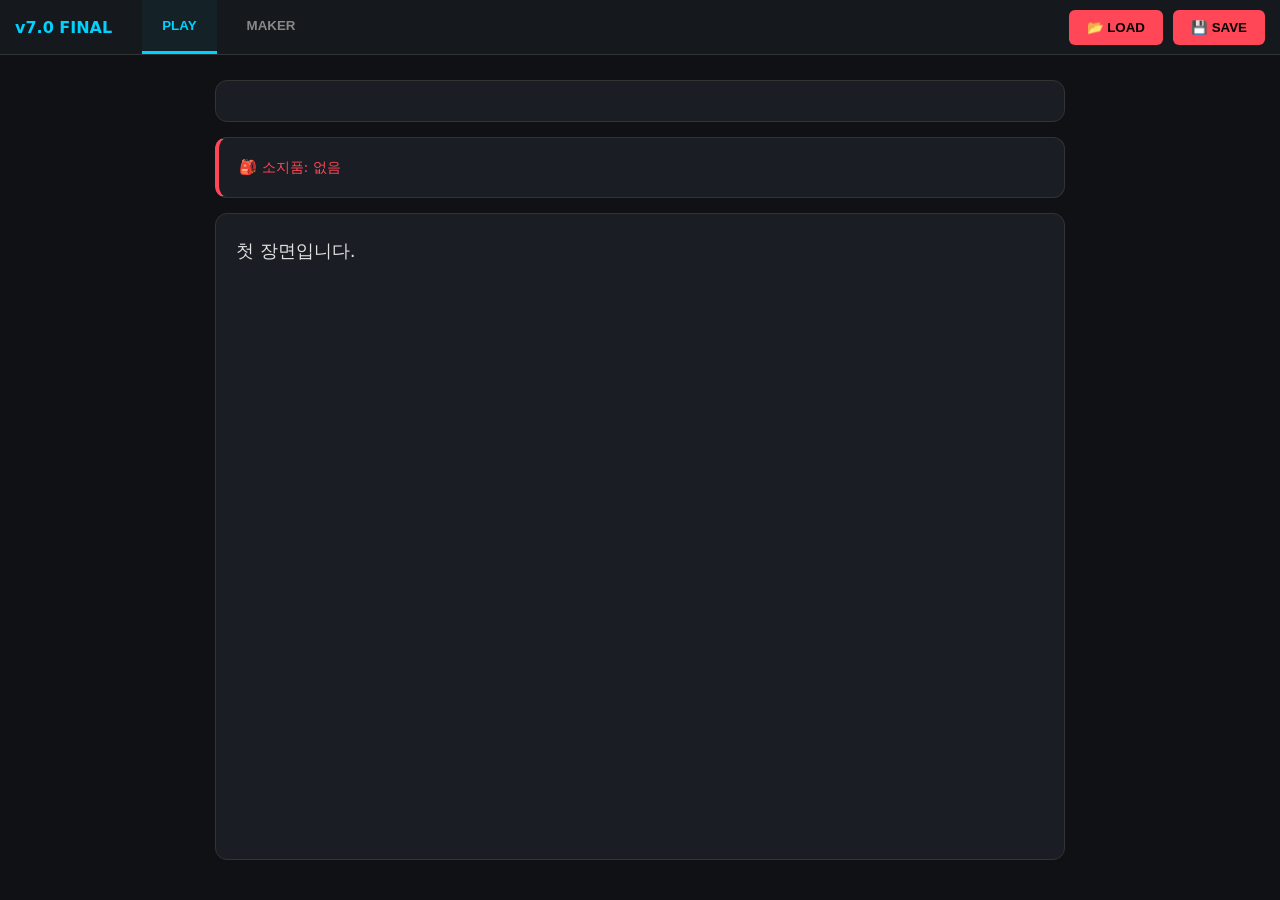
==== commit 054677d5: "Update index.html" ====
--- a/rpg/index.html
+++ b/rpg/index.html
@@ -2,182 +2,391 @@
 <html lang="ko">
 <head>
     <meta charset="UTF-8">
-    <title>ENGINE v6.3.1 FINAL FIX</title>
+    <title>TEXT ENGINE v7.0 - THE FINAL</title>
     <style>
         :root { --bg: #0f1115; --card: #1a1d23; --text: #e0e0e0; --point: #00d2ff; --sub: #ff4757; --border: #333; }
-        body { background: var(--bg); color: var(--text); font-family: sans-serif; margin: 0; overflow: hidden; }
-        .container { max-width: 1000px; height: 100vh; margin: 0 auto; display: flex; flex-direction: column; }
-        nav { background: #1a1d23; display: flex; border-bottom: 1px solid var(--border); }
-        .nav-btn { flex: 1; padding: 15px; text-align: center; cursor: pointer; border: none; background: none; color: #888; font-weight: bold; }
-        .nav-btn.active { color: var(--point); border-bottom: 3px solid var(--point); background: rgba(0,210,255,0.05); }
-        .btn { padding: 10px 15px; border-radius: 6px; border: none; cursor: pointer; font-weight: bold; }
+        * { box-sizing: border-box; }
+        body { margin: 0; background: var(--bg); color: var(--text); font-family: 'Pretendard', system-ui, sans-serif; overflow: hidden; }
+        
+        /* Layout */
+        .app-container { display: flex; flex-direction: column; height: 100vh; }
+        nav { background: #15181c; border-bottom: 1px solid var(--border); display: flex; align-items: center; padding: 0 15px; height: 55px; gap: 10px; }
+        .nav-btn { padding: 0 20px; height: 100%; border: none; background: none; color: #888; font-weight: bold; cursor: pointer; border-bottom: 3px solid transparent; }
+        .nav-btn.active { color: var(--point); border-bottom-color: var(--point); background: rgba(0,210,255,0.05); }
+        .main-content { flex: 1; display: flex; overflow: hidden; }
+        
+        /* Views */
+        #view-player, #view-maker { display: none; width: 100%; height: 100%; overflow: hidden; }
+        
+        /* Player UI */
+        #view-player { flex-direction: column; padding: 25px; max-width: 900px; margin: 0 auto; }
+        .panel { background: var(--card); border: 1px solid var(--border); border-radius: 12px; padding: 20px; margin-bottom: 15px; }
+        #status-bar { display: flex; gap: 20px; color: var(--point); font-weight: bold; font-size: 0.9em; }
+        #inv-bar { color: var(--sub); font-size: 0.9em; border-left: 4px solid var(--sub); }
+        #scene-display { flex: 1; overflow-y: auto; font-size: 1.15em; line-height: 1.8; white-space: pre-wrap; }
+        .choice-btn { width: 100%; padding: 18px; margin-top: 10px; background: #1e2228; border: 1px solid var(--border); border-left: 5px solid var(--point); color: #fff; border-radius: 8px; cursor: pointer; text-align: left; font-size: 1em; transition: 0.2s; }
+        .choice-btn:hover:not(:disabled) { transform: translateX(8px); background: #252a33; border-color: var(--point); }
+        .choice-btn:disabled { opacity: 0.4; cursor: not-allowed; filter: grayscale(1); }
+
+        /* Maker UI */
+        #view-maker { gap: 0; }
+        #node-sidebar { width: 280px; background: #15181c; border-right: 1px solid var(--border); display: flex; flex-direction: column; padding: 15px; }
+        #editor-pane { flex: 1; overflow-y: auto; padding: 30px; background: #0c0e12; }
+        .node-item { padding: 12px; background: var(--card); border: 1px solid var(--border); margin-bottom: 8px; border-radius: 6px; cursor: pointer; font-size: 14px; }
+        .node-item.active { border-color: var(--point); background: rgba(0,210,255,0.1); }
+        
+        /* Forms */
+        .card { background: var(--card); border: 1px solid var(--border); border-radius: 10px; padding: 20px; margin-bottom: 20px; }
+        label { display: block; font-size: 12px; color: #888; margin-bottom: 5px; margin-top: 10px; }
+        input, textarea, select { width: 100%; background: #000; color: #fff; border: 1px solid var(--border); border-radius: 6px; padding: 10px; font-family: inherit; }
+        .row { display: flex; gap: 10px; }
+        .btn { padding: 10px 18px; border-radius: 6px; border: none; cursor: pointer; font-weight: bold; }
         .btn-blue { background: var(--point); color: #000; }
         .btn-orange { background: var(--sub); color: #000; }
-        input, textarea, select { width: 100%; padding: 10px; background: #000; border: 1px solid var(--border); color: #fff; border-radius: 5px; box-sizing: border-box; margin-top: 5px; }
-        #player-view, #maker-view { flex: 1; display: none; overflow: hidden; padding: 20px; }
-        #status-bar { display: flex; flex-wrap: wrap; gap: 15px; padding: 12px; background: rgba(0,0,0,0.3); border: 1px solid var(--border); margin-bottom: 10px; color: var(--point); font-weight: bold; border-radius: 8px; }
-        #inventory-bar { background: rgba(255,71,87,0.1); padding: 10px; border-radius: 8px; margin-bottom: 15px; border-left: 5px solid var(--sub); color: var(--sub); font-size: 0.9em; }
-        #scene-scroll { flex: 1; overflow-y: auto; margin-bottom: 15px; }
-        #scene-text { font-size: 1.1em; white-space: pre-wrap; line-height: 1.7; }
-        .game-btn { display: block; width: 100%; padding: 18px; margin: 10px 0; background: var(--card); color: #fff; border: 1px solid var(--border); border-left: 5px solid var(--point); border-radius: 10px; cursor: pointer; text-align: left; }
-        .game-btn:hover:not(:disabled) { border-color: var(--sub); transform: translateX(5px); }
-        .game-btn:disabled { opacity: 0.3; cursor: not-allowed; }
-        #maker-view { padding: 0; flex-direction: row; }
-        #side { width: 250px; border-right: 1px solid var(--border); overflow-y: auto; background: #15181c; padding: 15px; }
-        #edit { flex: 1; padding: 25px; overflow-y: auto; }
-        .opt-edit-card { background: #1e2228; padding: 15px; border-radius: 10px; margin-top: 15px; border: 1px solid #444; }
-        #msg-box { position: fixed; top: 50%; left: 50%; transform: translate(-50%, -50%); width: 85%; max-width: 450px; background: var(--card); border: 2px solid var(--sub); padding: 25px; border-radius: 20px; display: none; z-index: 10000; text-align: center; }
+        .btn-red { background: #ff4757; color: #fff; }
+
+        /* Modal */
+        #modal-overlay { position: fixed; inset: 0; background: rgba(0,0,0,0.8); display: none; align-items: center; justify-content: center; z-index: 1000; }
+        #modal-box { background: var(--card); border: 2px solid var(--sub); padding: 30px; border-radius: 15px; width: 450px; text-align: center; }
     </style>
 </head>
 <body>
-    <div class="container">
-        <nav>
-            <button class="nav-btn active" id="btn-play" onclick="switchTab('player')">PLAY</button>
-            <button class="nav-btn" id="btn-maker" onclick="switchTab('maker')">MAKER</button>
-            <div style="padding:10px;"><input type="file" id="loader" style="display:none" onchange="loadFile(event)"><button class="btn btn-orange" onclick="document.getElementById('loader').click()">📂 LOAD JSON</button></div>
-        </nav>
-        <div id="player-view" style="display: flex; flex-direction: column;">
-            <div id="status-bar"></div><div id="inventory-bar"></div>
-            <div id="scene-scroll"><div id="scene-text"></div></div>
-            <div id="options-box"></div>
+
+<div class="app-container">
+    <nav>
+        <div style="font-weight: bold; color: var(--point); margin-right: 20px;">v7.0 FINAL</div>
+        <button class="nav-btn active" data-tab="player">PLAY</button>
+        <button class="nav-btn" data-tab="maker">MAKER</button>
+        <div style="flex: 1;"></div>
+        <input type="file" id="json-loader" hidden onchange="Game.load(event)">
+        <button class="btn btn-orange" onclick="document.getElementById('json-loader').click()">📂 LOAD</button>
+        <button class="btn btn-orange" onclick="Game.download()">💾 SAVE</button>
+    </nav>
+
+    <div class="main-content">
+        <div id="view-player">
+            <div class="panel" id="status-bar"></div>
+            <div class="panel" id="inv-bar">🎒 소지품: 없음</div>
+            <div id="scene-display" class="panel">시나리오를 불러와 주세요.</div>
+            <div id="choice-container"></div>
         </div>
-        <div id="maker-view">
-            <div id="side"><button class="btn btn-blue" style="width:100%" onclick="addNode()">+ 장면 추가</button><div id="node-list" style="margin-top:15px;"></div></div>
-            <div id="edit">
-                <div class="opt-edit-card" style="margin-top:0;"><strong style="color:var(--point)">CONFIG</strong>
-                    <div style="display:grid; grid-template-columns:2fr 1fr 1fr; gap:10px; margin-top:10px;"><input type="text" id="cfg-title" placeholder="제목" oninput="sc.config.title=this.value"><div>메인<input type="color" id="cfg-main" oninput="updColor('themeColor', this.value)"></div><div>서브<input type="color" id="cfg-sub" oninput="updColor('subColor', this.value)"></div></div>
-                    <div id="stat-list"></div><button class="btn btn-blue" style="width:100%; margin-top:10px;" onclick="addStat()">+ 스탯 추가</button><button class="btn btn-orange" style="width:100%; margin-top:5px;" onclick="saveFile()">💾 저장</button>
+
+        <div id="view-maker">
+            <div id="node-sidebar">
+                <button class="btn btn-blue" onclick="Maker.addNode()" style="margin-bottom: 15px;">+ NEW NODE</button>
+                <div id="node-list-container" style="overflow-y: auto;"></div>
+            </div>
+            <div id="editor-pane">
+                <div class="card">
+                    <b style="color: var(--point)">GLOBAL CONFIG</b>
+                    <div class="row">
+                        <div style="flex: 2;"><label>게임 제목</label><input id="m-title" oninput="Game.data.config.title=this.value"></div>
+                        <div style="flex: 1;"><label>메인 컬러</label><input type="color" id="m-color1" oninput="Maker.updateTheme('themeColor', this.value)"></div>
+                        <div style="flex: 1;"><label>서브 컬러</label><input type="color" id="m-color2" oninput="Maker.updateTheme('subColor', this.value)"></div>
+                    </div>
+                    <div id="m-stat-list"></div>
+                    <button class="btn btn-blue" onclick="Maker.addStat()" style="margin-top: 10px;">+ STAT ADD</button>
                 </div>
-                <div id="node-editor" style="display:none">
-                    <div style="display:flex; gap:10px; align-items:center; margin-top:20px;"><strong>ID:</strong><input type="text" id="ed-id" onblur="renameNode()" style="width:150px;"><button class="btn btn-orange" onclick="addAuto()">+ 자동이벤트</button><button class="btn btn-blue" onclick="addOpt()">+ 선택지 추가</button></div>
-                    <textarea id="ed-text" rows="5" oninput="sc.scenes[cur].text=this.value" style="margin-top:10px;"></textarea><div id="auto-list"></div><div id="opt-list"></div>
+
+                <div id="node-editor" style="display: none;">
+                    <div class="card" style="border-left: 5px solid var(--point);">
+                        <div class="row">
+                            <div style="flex: 1;"><label>Node ID</label><input id="m-node-id" onblur="Maker.renameNode(this.value)"></div>
+                            <div style="display: flex; align-items: flex-end; gap: 5px;">
+                                <button class="btn btn-orange" onclick="Maker.addAuto()">+ AUTO EVENT</button>
+                                <button class="btn btn-blue" onclick="Maker.addOption()">+ OPTION</button>
+                                <button class="btn btn-red" onclick="Maker.deleteNode()">DELETE</button>
+                            </div>
+                        </div>
+                        <label>지문(Scene Text)</label>
+                        <textarea id="m-node-text" rows="5" oninput="Maker.updateNodeText(this.value)"></textarea>
+                    </div>
+                    <div id="m-auto-list"></div>
+                    <div id="m-opt-list"></div>
                 </div>
             </div>
         </div>
     </div>
-    <div id="msg-box"><div id="msg-content" style="margin-bottom:20px;"></div><button class="btn btn-blue" style="width:100%" onclick="closeMsg()">확인</button></div>
+</div>
+
+<div id="modal-overlay">
+    <div id="modal-box">
+        <div id="modal-text" style="margin-bottom: 25px; line-height: 1.6; font-size: 1.1em;"></div>
+        <button class="btn btn-blue" style="width: 100%; padding: 15px;" onclick="Game.closeModal()">확인</button>
+    </div>
+</div>
+
 <script>
-    let sc = { config: { title: "New Game", themeColor: "#00d2ff", subColor: "#ff4757", startNode: "start", stats: [] }, scenes: { "start": { text: "데이터를 로드해 주세요.", options: [] } } };
-    let cur = "start", state = { stats: {}, inv: new Set(), clicks: {}, next: null };
-
-    function switchTab(tab) {
+/* ==========================================================================
+   CORE GAME ENGINE (Encapsulated)
+   ========================================================================== */
+const Game = {
+    data: {
+        config: { title: "New Game", themeColor: "#00d2ff", subColor: "#ff4757", startNode: "start", stats: [] },
+        scenes: { "start": { text: "첫 장면입니다.", options: [], autoEvents: [] } }
+    },
+    state: { stats: {}, inv: new Set(), clicks: {}, nextId: null },
+
+    init() {
+        this.state.inv = new Set();
+        this.state.clicks = {};
+        this.data.config.stats.forEach(s => this.state.stats[s.key] = Number(s.initial) || 0);
+        this.render(this.data.config.startNode);
+    },
+
+    render(id) {
+        const node = this.data.scenes[id];
+        if (!node) return console.error("Missing Node:", id);
+
+        // 1. Check Auto Events
+        if (node.autoEvents) {
+            for (const e of node.autoEvents) {
+                if ((this.state.stats[e.statKey] || 0) < (e.threshold || 0)) {
+                    this.showModal(e.message, e.next || id);
+                    return;
+                }
+            }
+        }
+
+        // 2. UI Updates
+        document.getElementById('status-bar').innerHTML = this.data.config.stats.map(s => `<span>${s.label}: ${this.state.stats[s.key]}</span>`).join('');
+        document.getElementById('inv-bar').innerText = "🎒 소지품: " + (this.state.inv.size ? [...this.state.inv].join(", ") : "없음");
+        document.getElementById('scene-display').innerText = node.text;
+
+        // 3. Render Choices
+        const container = document.getElementById('choice-container');
+        container.innerHTML = "";
+        (node.options || []).forEach((o, i) => {
+            const key = `${id}_${i}`;
+            if (o.maxClicks && (this.state.clicks[key] || 0) >= o.maxClicks) return;
+
+            const btn = document.createElement('button');
+            btn.className = "choice-btn";
+            
+            // Condition Check
+            let canClick = true, missing = [];
+            if (o.requireItem) o.requireItem.split(',').forEach(it => {
+                const name = it.trim();
+                if (name && !this.state.inv.has(name)) { canClick = false; missing.push(name); }
+            });
+
+            btn.disabled = !canClick;
+            btn.innerText = o.text + (o.maxClicks ? ` (${this.state.clicks[key]||0}/${o.maxClicks})` : "");
+            if (!canClick) btn.innerText += ` [필요: ${missing.join(', ')}]`;
+
+            btn.onclick = () => {
+                this.state.clicks[key] = (this.state.clicks[key] || 0) + 1;
+                if (o.isReset) return this.init();
+                
+                this.applyEffects(o);
+                
+                if (o.results && o.results.length > 0) {
+                    const total = o.results.reduce((sum, r) => sum + (r.chance || 0), 0);
+                    let roll = Math.random() * total, acc = 0, selected = o.results[o.results.length - 1];
+                    for (const r of o.results) { acc += r.chance; if (roll <= acc) { selected = r; break; } }
+                    this.applyEffects(selected);
+                    this.showModal(selected.message, selected.next || o.next || id);
+                } else {
+                    this.render(o.next || id);
+                }
+            };
+            container.appendChild(btn);
+        });
+    },
+
+    applyEffects(obj) {
+        if (obj.effects) Object.entries(obj.effects).forEach(([k, v]) => this.state.stats[k] = (this.state.stats[k] || 0) + Number(v));
+        if (obj.getItem) obj.getItem.split(',').forEach(it => it.trim() && this.state.inv.add(it.trim()));
+        if (obj.removeItem) obj.removeItem.split(',').forEach(it => it.trim() && this.state.inv.delete(it.trim()));
+    },
+
+    showModal(txt, next) {
+        document.getElementById('modal-text').innerText = txt;
+        document.getElementById('modal-overlay').style.display = "flex";
+        this.state.nextId = next;
+    },
+
+    closeModal() {
+        document.getElementById('modal-overlay').style.display = "none";
+        if (this.state.nextId) this.render(this.state.nextId);
+    },
+
+    load(e) {
+        const file = e.target.files[0]; if (!file) return;
+        const reader = new FileReader();
+        reader.onload = ev => {
+            this.data = JSON.parse(ev.target.result);
+            Maker.syncUI();
+            this.init();
+        }; reader.readAsText(file);
+    },
+
+    download() {
+        const blob = new Blob([JSON.stringify(this.data, null, 2)], { type: "application/json" });
+        const a = document.createElement('a'); a.href = URL.createObjectURL(blob);
+        a.download = (this.data.config.title || "scenario") + ".json"; a.click();
+    }
+};
+
+/* ==========================================================================
+   MAKER LOGIC (Scenario Editor)
+   ========================================================================== */
+const Maker = {
+    currId: null,
+
+    syncUI() {
+        document.getElementById('m-title').value = Game.data.config.title;
+        document.getElementById('m-color1').value = Game.data.config.themeColor;
+        document.getElementById('m-color2').value = Game.data.config.subColor;
+        document.documentElement.style.setProperty('--point', Game.data.config.themeColor);
+        document.documentElement.style.setProperty('--sub', Game.data.config.subColor);
+        this.renderNodeList();
+        this.renderStats();
+    },
+
+    renderNodeList() {
+        const cont = document.getElementById('node-list-container');
+        cont.innerHTML = "";
+        Object.keys(Game.data.scenes).forEach(id => {
+            const div = document.createElement('div');
+            div.className = `node-item ${this.currId === id ? 'active' : ''}`;
+            div.innerText = id;
+            div.onclick = () => this.loadNode(id);
+            cont.appendChild(div);
+        });
+    },
+
+    loadNode(id) {
+        this.currId = id;
+        const node = Game.data.scenes[id];
+        document.getElementById('node-editor').style.display = "block";
+        document.getElementById('m-node-id').value = id;
+        document.getElementById('m-node-text').value = node.text || "";
+        this.renderNodeList();
+        this.renderOptions();
+        this.renderAutos();
+    },
+
+    renameNode(newId) {
+        if (!newId || newId === this.currId) return;
+        const oldId = this.currId;
+        Game.data.scenes[newId] = Game.data.scenes[oldId];
+        delete Game.data.scenes[oldId];
+        
+        // Auto-update links
+        Object.values(Game.data.scenes).forEach(s => {
+            (s.options || []).forEach(o => { 
+                if (o.next === oldId) o.next = newId; 
+                (o.results || []).forEach(r => { if (r.next === oldId) r.next = newId; });
+            });
+            (s.autoEvents || []).forEach(a => { if (a.next === oldId) a.next = newId; });
+        });
+        if (Game.data.config.startNode === oldId) Game.data.config.startNode = newId;
+        this.loadNode(newId);
+    },
+
+    updateNodeText(val) { Game.data.scenes[this.currId].text = val; },
+
+    addNode() {
+        const id = "node_" + Date.now().toString().slice(-4);
+        Game.data.scenes[id] = { text: "새 장면입니다.", options: [], autoEvents: [] };
+        this.loadNode(id);
+    },
+
+    deleteNode() {
+        if (Object.keys(Game.data.scenes).length <= 1) return alert("최소 한 개의 장면은 필요합니다.");
+        delete Game.data.scenes[this.currId];
+        this.loadNode(Object.keys(Game.data.scenes)[0]);
+    },
+
+    /* --- Stats --- */
+    renderStats() {
+        const cont = document.getElementById('m-stat-list'); cont.innerHTML = "";
+        Game.data.config.stats.forEach((s, i) => {
+            const row = document.createElement('div'); row.className = "row"; row.style.marginTop = "5px";
+            row.innerHTML = `<input value="${s.label}" oninput="Game.data.config.stats[${i}].label=this.value">
+                             <input value="${s.key}" onblur="Game.data.config.stats[${i}].key=this.value">
+                             <input type="number" value="${s.initial}" oninput="Game.data.config.stats[${i}].initial=Number(this.value)">
+                             <button class="btn btn-red" onclick="Game.data.config.stats.splice(${i},1); Maker.renderStats();">X</button>`;
+            cont.appendChild(row);
+        });
+    },
+    addStat() { Game.data.config.stats.push({ key: "stat_" + Date.now(), label: "신규스탯", initial: 0 }); this.renderStats(); },
+
+    /* --- Options & Results --- */
+    renderOptions() {
+        const cont = document.getElementById('m-opt-list'); cont.innerHTML = "<b>선택지(Options)</b>";
+        const node = Game.data.scenes[this.currId];
+        (node.options || []).forEach((o, i) => {
+            const card = document.createElement('div'); card.className = "card";
+            card.innerHTML = `
+                <div class="row"><input value="${o.text}" oninput="Game.data.scenes['${this.currId}'].options[${i}].text=this.value"><label><input type="checkbox" ${o.isReset?'checked':''} onchange="Game.data.scenes['${this.currId}'].options[${i}].isReset=this.checked"> 리셋</label></div>
+                <div class="row" style="margin-top:10px;">
+                    <input placeholder="다음장면" value="${o.next||''}" oninput="Game.data.scenes['${this.currId}'].options[${i}].next=this.value">
+                    <input type="number" placeholder="클릭제한" value="${o.maxClicks||''}" oninput="Game.data.scenes['${this.currId}'].options[${i}].maxClicks=Number(this.value)">
+                    <input placeholder="필요템" value="${o.requireItem||''}" oninput="Game.data.scenes['${this.currId}'].options[${i}].requireItem=this.value">
+                </div>
+                <div id="m-res-area-${i}"></div>
+                <div class="row" style="margin-top:10px;">
+                    <button class="btn btn-orange" style="flex:1" onclick="Maker.addResult(${i})">+ 확률 결과 추가</button>
+                    <button class="btn btn-red" onclick="Game.data.scenes['${this.currId}'].options.splice(${i},1); Maker.renderOptions();">X</button>
+                </div>`;
+            cont.appendChild(card);
+            
+            const resArea = card.querySelector(`#m-res-area-${i}`);
+            (o.results || []).forEach((r, ri) => {
+                const rDiv = document.createElement('div'); rDiv.style = "background:#15181c; padding:10px; border-radius:8px; margin-top:10px; border: 1px dashed #555;";
+                rDiv.innerHTML = `
+                    <div class="row"><input type="number" style="width:70px" value="${r.chance}" oninput="Game.data.scenes['${this.currId}'].options[${i}].results[${ri}].chance=Number(this.value)">% 확률로 <input placeholder="이동ID" value="${r.next||''}" oninput="Game.data.scenes['${this.currId}'].options[${i}].results[${ri}].next=this.value"> 이동</div>
+                    <textarea style="margin-top:5px; height:50px;" oninput="Game.data.scenes['${this.currId}'].options[${i}].results[${ri}].message=this.value" placeholder="결과 메시지">${r.message||''}</textarea>
+                    <button class="btn btn-red" style="width:100%; margin-top:5px; padding:2px;" onclick="Game.data.scenes['${this.currId}'].options[${i}].results.splice(${ri},1); Maker.renderOptions();">결과 삭제</button>`;
+                resArea.appendChild(rDiv);
+            });
+        });
+    },
+    addOption() { Game.data.scenes[this.currId].options.push({ text: "새 선택지", next: "", results: [] }); this.renderOptions(); },
+    addResult(i) { Game.data.scenes[this.currId].options[i].results.push({ chance: 50, message: "결과 발생!", next: "" }); this.renderOptions(); },
+
+    /* --- Auto Events --- */
+    renderAutos() {
+        const cont = document.getElementById('m-auto-list'); cont.innerHTML = "<b>자동 이벤트(Auto Events)</b>";
+        const node = Game.data.scenes[this.currId];
+        (node.autoEvents || []).forEach((a, i) => {
+            const card = document.createElement('div'); card.className = "card"; card.style.borderColor = "var(--sub)";
+            card.innerHTML = `
+                <div class="row">
+                    <select onchange="Game.data.scenes['${this.currId}'].autoEvents[${i}].statKey=this.value">
+                        ${Game.data.config.stats.map(s => `<option value="${s.key}" ${s.key===a.statKey?'selected':''}>${s.label}</option>`).join('')}
+                    </select>
+                    가 <input type="number" value="${a.threshold}" oninput="Game.data.scenes['${this.currId}'].autoEvents[${i}].threshold=Number(this.value)"> 미만일 때
+                </div>
+                <input placeholder="이동할 Node ID" value="${a.next||''}" oninput="Game.data.scenes['${this.currId}'].autoEvents[${i}].next=this.value" style="margin-top:10px;">
+                <textarea style="margin-top:10px;" oninput="Game.data.scenes['${this.currId}'].autoEvents[${i}].message=this.value" placeholder="출력 메시지">${a.message||''}</textarea>
+                <button class="btn btn-red" style="width:100%; margin-top:10px;" onclick="Game.data.scenes['${this.currId}'].autoEvents.splice(${i},1); Maker.renderAutos();">자동 이벤트 삭제</button>`;
+            cont.appendChild(card);
+        });
+    },
+    addAuto() { Game.data.scenes[this.currId].autoEvents.push({ statKey: Game.data.config.stats[0]?.key, threshold: 0, next: "", message: "사망 혹은 강제 이동!" }); this.renderAutos(); },
+
+    updateTheme(k, v) { Game.data.config[k] = v; this.syncUI(); }
+};
+
+/* --- TAB SYSTEM --- */
+document.querySelectorAll('.nav-btn').forEach(btn => {
+    btn.onclick = () => {
+        const tab = btn.dataset.tab;
         document.querySelectorAll('.nav-btn').forEach(b => b.classList.remove('active'));
-        document.getElementById('btn-' + tab).classList.add('active');
-        document.getElementById('player-view').style.display = tab === 'player' ? 'flex' : 'none';
-        document.getElementById('maker-view').style.display = tab === 'maker' ? 'flex' : 'none';
-        if(tab === 'player') initPlayer();
-    }
-
-    function loadFile(e) {
-        const r = new FileReader();
-        r.onload = ev => {
-            sc = JSON.parse(ev.target.result);
-            applyTheme(); updateMakerUI(); switchTab('player');
-        }; r.readAsText(e.target.files[0]);
-    }
-
-    function saveFile() { const a = document.createElement('a'); a.href = URL.createObjectURL(new Blob([JSON.stringify(sc, null, 2)])); a.download="game.json"; a.click(); }
-    function updColor(k, v) { sc.config[k] = v; applyTheme(); }
-    function applyTheme() { document.documentElement.style.setProperty('--point', sc.config.themeColor); document.documentElement.style.setProperty('--sub', sc.config.subColor); document.getElementById('cfg-main').value = sc.config.themeColor; document.getElementById('cfg-sub').value = sc.config.subColor; }
-
-    function initPlayer() {
-        state.inv = new Set(); state.clicks = {}; state.stats = {};
-        (sc.config.stats || []).forEach(s => state.stats[s.key] = Number(s.initial));
-        renderPlayer(sc.config.startNode || "start");
-    }
-
-    function renderPlayer(id) {
-        const n = sc.scenes[id]; if(!n) { document.getElementById('scene-text').innerText = "장면을 찾을 수 없습니다: " + id; return; }
-        if(n.autoEvents) { for(let e of n.autoEvents) { if((state.stats[e.statKey]||0) < (e.threshold||0)) { showMsg(e.message, e.next||id); return; } } }
-        document.getElementById('status-bar').innerHTML = (sc.config.stats || []).map(s => `<span>${s.label}: ${state.stats[s.key]||0}</span>`).join(' | ');
-        document.getElementById('inventory-bar').innerText = "🎒 소지품: " + (state.inv.size ? Array.from(state.inv).join(', ') : "없음");
-        document.getElementById('scene-text').innerText = n.text;
-        const box = document.getElementById('options-box'); box.innerHTML = '';
-        const options = n.options || [];
-        if(options.length === 0) { box.innerHTML = '<p style="color:#888; text-align:center;">(더 이상 선택지가 없습니다)</p>'; }
-        options.forEach((o, i) => {
-            const cKey = `${id}_${i}`;
-            if(o.maxClicks && (state.clicks[cKey]||0) >= o.maxClicks) return;
-            const btn = document.createElement('button'); btn.className = 'game-btn';
-            btn.innerText = o.text + (o.maxClicks ? ` (${state.clicks[cKey]||0}/${o.maxClicks})` : "");
-            let ok = true, miss = [];
-            if(o.requireItem) o.requireItem.split(',').forEach(v => { if(v.trim() && !state.inv.has(v.trim())) { ok = false; miss.push(v.trim()); }});
-            if(!ok) { btn.disabled = true; btn.innerText += ` [필요: ${miss.join(',')}]`; }
-            btn.onclick = () => {
-                state.clicks[cKey] = (state.clicks[cKey]||0) + 1;
-                if(o.isReset) return initPlayer();
-                if(o.effects) Object.keys(o.effects).forEach(k => state.stats[k] = (state.stats[k]||0) + Number(o.effects[k]));
-                if(o.getItem) o.getItem.split(',').forEach(v => v.trim() && state.inv.add(v.trim()));
-                if(o.removeItem) o.removeItem.split(',').forEach(v => v.trim() && state.inv.delete(v.trim()));
-                if(o.results?.length > 0) {
-                    let roll = Math.random()*100, acc = 0, res = o.results[o.results.length-1];
-                    for(let r of o.results) { acc += r.chance; if(roll <= acc) { res = r; break; } }
-                    if(res.effects) Object.keys(res.effects).forEach(k => state.stats[k] = (state.stats[k]||0) + Number(res.effects[k]));
-                    if(res.getItem) res.getItem.split(',').forEach(v => v.trim() && state.inv.add(v.trim()));
-                    showMsg(res.message, res.next || o.next || id);
-                } else { renderPlayer(o.next || id); }
-            }; box.appendChild(btn);
-        });
-    }
-
-    function showMsg(t, n) { document.getElementById('msg-content').innerText = t; document.getElementById('msg-box').style.display = 'block'; state.next = n; }
-    function closeMsg() { document.getElementById('msg-box').style.display = 'none'; renderPlayer(state.next); }
-
-    function updateMakerUI() {
-        document.getElementById('cfg-title').value = sc.config.title;
-        renderStats(); renderNodeList(); loadNode(sc.config.startNode || "start");
-    }
-    function renderStats() {
-        const l = document.getElementById('stat-list'); l.innerHTML = '';
-        (sc.config.stats || []).forEach((s, i) => {
-            const d = document.createElement('div'); d.style.display="flex"; d.style.gap="5px"; d.style.marginTop="5px";
-            d.innerHTML = `<input type="text" value="${s.label}" oninput="sc.config.stats[${i}].label=this.value"><input type="text" value="${s.key}" onblur="sc.config.stats[${i}].key=this.value"><input type="number" value="${s.initial}" oninput="sc.config.stats[${i}].initial=Number(this.value)"><button class="btn btn-red" onclick="sc.config.stats.splice(${i},1); renderStats();">X</button>`;
-            l.appendChild(d);
-        });
-    }
-    function renderNodeList() {
-        const l = document.getElementById('node-list'); l.innerHTML = '';
-        Object.keys(sc.scenes).forEach(id => {
-            const d = document.createElement('div'); d.innerText = id; d.className = "game-btn"; d.style.padding = "10px";
-            d.style.borderColor = cur === id ? "var(--point)" : "#333"; d.onclick = () => loadNode(id); l.appendChild(d);
-        });
-    }
-    function loadNode(id) {
-        cur = id; document.getElementById('node-editor').style.display = 'block';
-        document.getElementById('ed-id').value = id; document.getElementById('ed-text').value = sc.scenes[id].text;
-        renderNodeList(); renderOpts(); renderAutos();
-    }
-    function renderOpts() {
-        const l = document.getElementById('opt-list'); l.innerHTML = '';
-        (sc.scenes[cur].options || []).forEach((o, i) => {
-            const d = document.createElement('div'); d.className = 'opt-edit-card';
-            d.innerHTML = `<div style="display:flex; gap:10px;"><input type="text" value="${o.text||''}" oninput="sc.scenes['${cur}'].options[${i}].text=this.value"><label style="font-size:11px;"><input type="checkbox" ${o.isReset?'checked':''} onchange="sc.scenes['${cur}'].options[${i}].isReset=this.checked"> 리셋</label></div>
-                <div style="display:grid; grid-template-columns:1fr 1fr 1fr; gap:5px; margin-top:8px;">
-                    <input type="text" placeholder="다음ID" value="${o.next||''}" oninput="sc.scenes['${cur}'].options[${i}].next=this.value"><input type="number" placeholder="제한" value="${o.maxClicks||''}" oninput="sc.scenes['${cur}'].options[${i}].maxClicks=Number(this.value)"><input type="text" placeholder="필요템" value="${o.requireItem||''}" oninput="sc.scenes['${cur}'].options[${i}].requireItem=this.value"><input type="text" placeholder="획득템" value="${o.getItem||''}" oninput="sc.scenes['${cur}'].options[${i}].getItem=this.value"><input type="text" placeholder="소모템" value="${o.removeItem||''}" oninput="sc.scenes['${cur}'].options[${i}].removeItem=this.value"><button class="btn btn-red" onclick="sc.scenes['${cur}'].options.splice(${i},1); renderOpts();">X</button>
-                </div><div id="res-${i}"></div><button class="btn btn-orange" style="width:100%;margin-top:8px;" onclick="addRes(${i})">+ 확률 결과</button>`;
-            l.appendChild(d);
-            (o.results || []).forEach((r, ri) => {
-                const rd = document.createElement('div'); rd.style.border="1px dashed #555"; rd.style.padding="5px"; rd.style.marginTop="5px";
-                rd.innerHTML = `<div style="display:flex;gap:5px;"><input type="number" value="${r.chance}" style="width:50px">% <input type="text" placeholder="이동" value="${r.next||''}"> <button onclick="this.parentElement.parentElement.remove()">X</button></div><textarea placeholder="메시지">${r.message||''}</textarea>`;
-                d.querySelector(`#res-${i}`).appendChild(rd);
-            });
-        });
-    }
-    function renderAutos() {
-        const l = document.getElementById('auto-list'); l.innerHTML = '';
-        (sc.scenes[cur].autoEvents || []).forEach((e, i) => {
-            const d = document.createElement('div'); d.style.border="1px solid var(--sub)"; d.style.padding="10px"; d.style.marginTop="10px";
-            d.innerHTML = `<select onchange="sc.scenes['${cur}'].autoEvents[${i}].statKey=this.value">${sc.config.stats.map(s=>`<option value="${s.key}" ${s.key===e.statKey?'selected':''}>${s.label}</option>`).join('')}</select> <input type="number" value="${e.threshold}"> 미만 시 <input type="text" value="${e.next||''}"> <button onclick="this.parentElement.remove()">X</button>`;
-            l.appendChild(d);
-        });
-    }
-    function addStat() { sc.config.stats.push({key:"stat_"+Date.now(), label:"신규", initial:0}); renderStats(); }
-    function addNode() { const id = "node_"+Date.now(); sc.scenes[id] = {text:"", options:[]}; renderNodeList(); loadNode(id); }
-    function addOpt() { if(!sc.scenes[cur].options) sc.scenes[cur].options=[]; sc.scenes[cur].options.push({text:"새 선택지", next:cur}); renderOpts(); }
-    function addRes(i) { if(!sc.scenes[cur].options[i].results) sc.scenes[cur].options[i].results = []; sc.scenes[cur].options[i].results.push({chance:50, message:"", next:""}); renderOpts(); }
-    function addAuto() { if(!sc.scenes[cur].autoEvents) sc.scenes[cur].autoEvents = []; sc.scenes[cur].autoEvents.push({statKey:sc.config.stats[0]?.key, threshold:0, next:""}); renderAutos(); }
-    function renameNode() { const n = document.getElementById('ed-id').value; if(n&&n!==cur){ sc.scenes[n]=sc.scenes[cur]; delete sc.scenes[cur]; cur=n; renderNodeList(); } }
-    switchTab('player');
+        btn.classList.add('active');
+        document.getElementById('view-player').style.display = tab === 'player' ? 'flex' : 'none';
+        document.getElementById('view-maker').style.display = tab === 'maker' ? 'flex' : 'none';
+        if (tab === 'player') Game.init();
+        if (tab === 'maker') Maker.syncUI();
+    };
+});
+
+// INITIALIZE
+document.getElementById('view-player').style.display = 'flex';
+Game.init();
 </script>
 </body>
 </html>
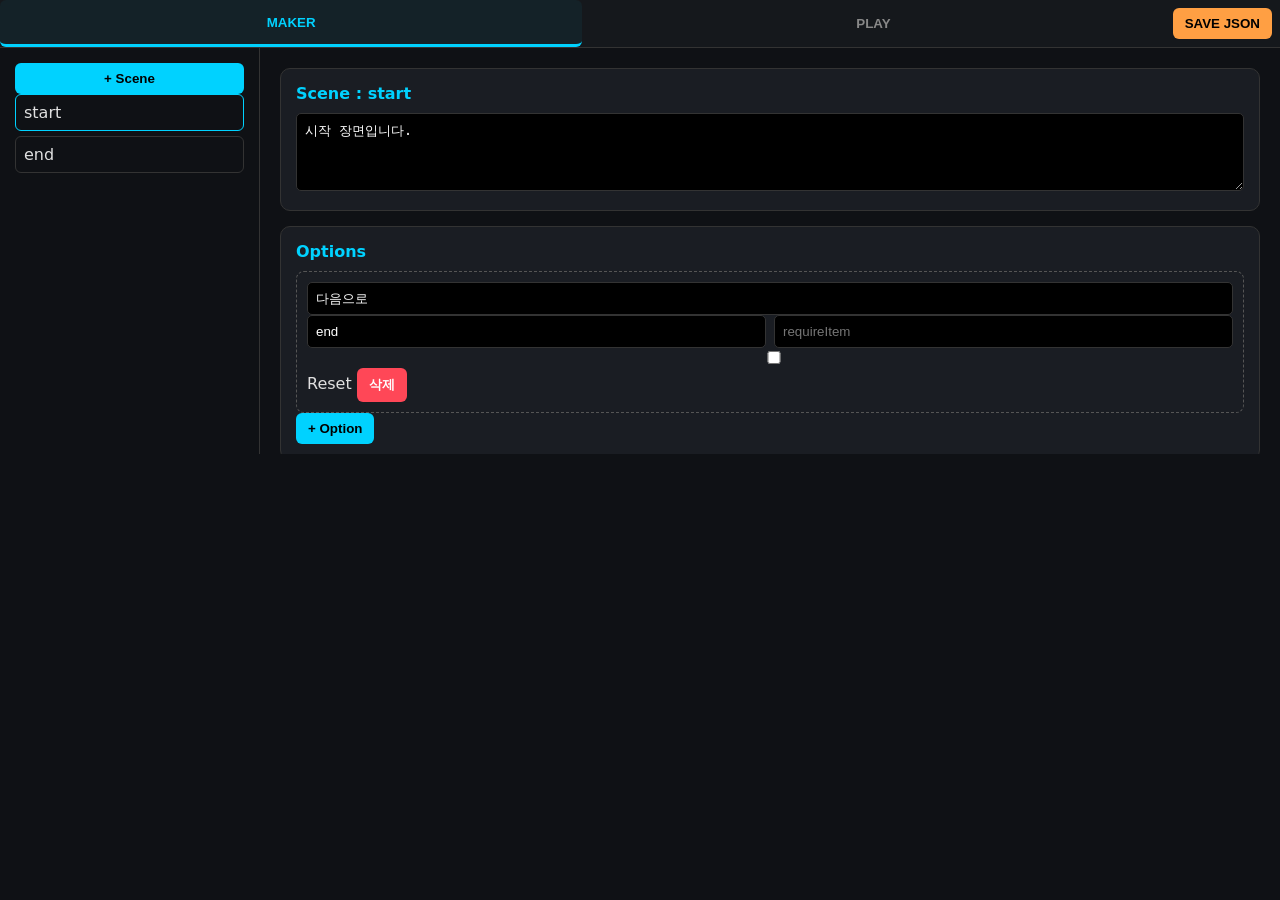
==== commit 447192b2: "Update index.html" ====
--- a/rpg/index.html
+++ b/rpg/index.html
@@ -1,392 +1,263 @@
 <!DOCTYPE html>
 <html lang="ko">
 <head>
-    <meta charset="UTF-8">
-    <title>TEXT ENGINE v7.0 - THE FINAL</title>
-    <style>
-        :root { --bg: #0f1115; --card: #1a1d23; --text: #e0e0e0; --point: #00d2ff; --sub: #ff4757; --border: #333; }
-        * { box-sizing: border-box; }
-        body { margin: 0; background: var(--bg); color: var(--text); font-family: 'Pretendard', system-ui, sans-serif; overflow: hidden; }
-        
-        /* Layout */
-        .app-container { display: flex; flex-direction: column; height: 100vh; }
-        nav { background: #15181c; border-bottom: 1px solid var(--border); display: flex; align-items: center; padding: 0 15px; height: 55px; gap: 10px; }
-        .nav-btn { padding: 0 20px; height: 100%; border: none; background: none; color: #888; font-weight: bold; cursor: pointer; border-bottom: 3px solid transparent; }
-        .nav-btn.active { color: var(--point); border-bottom-color: var(--point); background: rgba(0,210,255,0.05); }
-        .main-content { flex: 1; display: flex; overflow: hidden; }
-        
-        /* Views */
-        #view-player, #view-maker { display: none; width: 100%; height: 100%; overflow: hidden; }
-        
-        /* Player UI */
-        #view-player { flex-direction: column; padding: 25px; max-width: 900px; margin: 0 auto; }
-        .panel { background: var(--card); border: 1px solid var(--border); border-radius: 12px; padding: 20px; margin-bottom: 15px; }
-        #status-bar { display: flex; gap: 20px; color: var(--point); font-weight: bold; font-size: 0.9em; }
-        #inv-bar { color: var(--sub); font-size: 0.9em; border-left: 4px solid var(--sub); }
-        #scene-display { flex: 1; overflow-y: auto; font-size: 1.15em; line-height: 1.8; white-space: pre-wrap; }
-        .choice-btn { width: 100%; padding: 18px; margin-top: 10px; background: #1e2228; border: 1px solid var(--border); border-left: 5px solid var(--point); color: #fff; border-radius: 8px; cursor: pointer; text-align: left; font-size: 1em; transition: 0.2s; }
-        .choice-btn:hover:not(:disabled) { transform: translateX(8px); background: #252a33; border-color: var(--point); }
-        .choice-btn:disabled { opacity: 0.4; cursor: not-allowed; filter: grayscale(1); }
-
-        /* Maker UI */
-        #view-maker { gap: 0; }
-        #node-sidebar { width: 280px; background: #15181c; border-right: 1px solid var(--border); display: flex; flex-direction: column; padding: 15px; }
-        #editor-pane { flex: 1; overflow-y: auto; padding: 30px; background: #0c0e12; }
-        .node-item { padding: 12px; background: var(--card); border: 1px solid var(--border); margin-bottom: 8px; border-radius: 6px; cursor: pointer; font-size: 14px; }
-        .node-item.active { border-color: var(--point); background: rgba(0,210,255,0.1); }
-        
-        /* Forms */
-        .card { background: var(--card); border: 1px solid var(--border); border-radius: 10px; padding: 20px; margin-bottom: 20px; }
-        label { display: block; font-size: 12px; color: #888; margin-bottom: 5px; margin-top: 10px; }
-        input, textarea, select { width: 100%; background: #000; color: #fff; border: 1px solid var(--border); border-radius: 6px; padding: 10px; font-family: inherit; }
-        .row { display: flex; gap: 10px; }
-        .btn { padding: 10px 18px; border-radius: 6px; border: none; cursor: pointer; font-weight: bold; }
-        .btn-blue { background: var(--point); color: #000; }
-        .btn-orange { background: var(--sub); color: #000; }
-        .btn-red { background: #ff4757; color: #fff; }
-
-        /* Modal */
-        #modal-overlay { position: fixed; inset: 0; background: rgba(0,0,0,0.8); display: none; align-items: center; justify-content: center; z-index: 1000; }
-        #modal-box { background: var(--card); border: 2px solid var(--sub); padding: 30px; border-radius: 15px; width: 450px; text-align: center; }
-    </style>
+<meta charset="UTF-8" />
+<title>Story Engine Maker</title>
+<style>
+:root {
+  --bg:#0f1115; --card:#1a1d23; --text:#e0e0e0;
+  --point:#00d2ff; --sub:#ff9f43; --danger:#ff4757; --border:#333;
+}
+* { box-sizing:border-box; }
+body {
+  margin:0; background:var(--bg); color:var(--text);
+  font-family:system-ui, sans-serif;
+}
+nav {
+  display:flex; border-bottom:1px solid var(--border);
+  background:#15181c;
+}
+.nav-btn {
+  flex:1; padding:14px; cursor:pointer;
+  background:none; border:none; color:#888; font-weight:700;
+}
+.nav-btn.active {
+  color:var(--point);
+  border-bottom:3px solid var(--point);
+  background:rgba(0,210,255,.05);
+}
+button {
+  cursor:pointer; border:none; border-radius:6px;
+  padding:8px 12px; font-weight:600;
+}
+.btn-blue { background:var(--point); color:#000; }
+.btn-orange { background:var(--sub); color:#000; }
+.btn-red { background:var(--danger); color:#fff; }
+
+input, textarea, select {
+  width:100%; padding:8px;
+  background:#000; border:1px solid var(--border);
+  color:#fff; border-radius:5px;
+}
+
+.container { height:100vh; display:flex; flex-direction:column; }
+.view { flex:1; display:none; overflow:hidden; }
+
+.card {
+  background:var(--card); border:1px solid var(--border);
+  border-radius:10px; padding:15px; margin-bottom:15px;
+}
+.card-title {
+  font-weight:800; color:var(--point); margin-bottom:10px;
+}
+.sub-card {
+  border:1px dashed #555; border-radius:8px;
+  padding:10px; margin-top:10px;
+}
+.row { display:flex; gap:8px; }
+.row > * { flex:1; }
+
+#maker {
+  display:flex;
+}
+#scene-list {
+  width:260px; border-right:1px solid var(--border);
+  padding:15px; overflow-y:auto;
+}
+#editor {
+  flex:1; padding:20px; overflow-y:auto;
+}
+
+.scene-btn {
+  padding:8px; margin-bottom:5px;
+  border:1px solid var(--border); border-radius:6px;
+}
+.scene-btn.active { border-color:var(--point); }
+
+#player {
+  padding:20px; display:flex; flex-direction:column;
+}
+#status { margin-bottom:10px; color:var(--point); }
+#inventory { margin-bottom:10px; color:var(--sub); }
+#scene-text { white-space:pre-wrap; line-height:1.6; margin-bottom:15px; }
+.option-btn {
+  width:100%; text-align:left; margin-bottom:8px;
+  background:var(--card); color:#fff;
+  border:1px solid var(--border); border-left:4px solid var(--point);
+}
+.option-btn:disabled { opacity:.4; }
+
+#msg {
+  position:fixed; inset:0; display:none;
+  background:rgba(0,0,0,.6);
+  align-items:center; justify-content:center;
+}
+#msg-box {
+  background:var(--card); padding:20px;
+  border-radius:10px; max-width:400px;
+}
+</style>
 </head>
 <body>
 
-<div class="app-container">
-    <nav>
-        <div style="font-weight: bold; color: var(--point); margin-right: 20px;">v7.0 FINAL</div>
-        <button class="nav-btn active" data-tab="player">PLAY</button>
-        <button class="nav-btn" data-tab="maker">MAKER</button>
-        <div style="flex: 1;"></div>
-        <input type="file" id="json-loader" hidden onchange="Game.load(event)">
-        <button class="btn btn-orange" onclick="document.getElementById('json-loader').click()">📂 LOAD</button>
-        <button class="btn btn-orange" onclick="Game.download()">💾 SAVE</button>
-    </nav>
-
-    <div class="main-content">
-        <div id="view-player">
-            <div class="panel" id="status-bar"></div>
-            <div class="panel" id="inv-bar">🎒 소지품: 없음</div>
-            <div id="scene-display" class="panel">시나리오를 불러와 주세요.</div>
-            <div id="choice-container"></div>
+<div class="container">
+  <nav>
+    <button class="nav-btn active" onclick="switchTab('maker')">MAKER</button>
+    <button class="nav-btn" onclick="switchTab('player')" id="playBtn" disabled>PLAY</button>
+    <div style="padding:8px">
+      <button class="btn-orange" onclick="save()">SAVE JSON</button>
+    </div>
+  </nav>
+
+  <!-- MAKER -->
+  <div id="maker" class="view" style="display:flex">
+    <div id="scene-list">
+      <button class="btn-blue" style="width:100%" onclick="addScene()">+ Scene</button>
+      <div id="sceneBtns"></div>
+    </div>
+    <div id="editor"></div>
+  </div>
+
+  <!-- PLAYER -->
+  <div id="player" class="view">
+    <div id="status"></div>
+    <div id="inventory"></div>
+    <div id="scene-text"></div>
+    <div id="options"></div>
+  </div>
+</div>
+
+<div id="msg">
+  <div id="msg-box">
+    <div id="msg-text"></div>
+    <button class="btn-blue" style="width:100%;margin-top:10px" onclick="closeMsg()">확인</button>
+  </div>
+</div>
+
+<script>
+/* ===== DATA ===== */
+let sc = {
+  config:{
+    title:"예제 게임",
+    themeColor:"#00d2ff",
+    stats:[{key:"hp",label:"체력",initial:100}]
+  },
+  scenes:{
+    start:{
+      text:"시작 장면입니다.",
+      options:[
+        { text:"다음으로", next:"end" }
+      ]
+    },
+    end:{
+      text:"끝입니다.",
+      options:[{ text:"리셋", isReset:true }]
+    }
+  }
+};
+
+let curScene = "start";
+let state = { stats:{}, inv:new Set(), clicks:{} };
+
+/* ===== TABS ===== */
+function switchTab(t){
+  document.querySelectorAll(".nav-btn").forEach(b=>b.classList.remove("active"));
+  document.querySelector(`[onclick="switchTab('${t}')"]`).classList.add("active");
+  document.querySelectorAll(".view").forEach(v=>v.style.display="none");
+  document.getElementById(t).style.display="flex";
+  if(t==="player") startPlay();
+}
+
+/* ===== MAKER ===== */
+function validate(){
+  let ok = sc.scenes[sc.config.startNode||"start"];
+  document.getElementById("playBtn").disabled = !ok;
+}
+
+function addScene(){
+  let id="scene_"+Date.now();
+  sc.scenes[id]={ text:"", options:[] };
+  curScene=id;
+  renderMaker();
+}
+
+function renderMaker(){
+  validate();
+  let list=document.getElementById("sceneBtns");
+  list.innerHTML="";
+  Object.keys(sc.scenes).forEach(id=>{
+    let b=document.createElement("div");
+    b.className="scene-btn"+(id===curScene?" active":"");
+    b.innerText=id;
+    b.onclick=()=>{curScene=id;renderMaker();}
+    list.appendChild(b);
+  });
+
+  let s=sc.scenes[curScene];
+  let ed=document.getElementById("editor");
+  ed.innerHTML=`
+  <div class="card">
+    <div class="card-title">Scene : ${curScene}</div>
+    <textarea rows="4" oninput="s.text=this.value">${s.text}</textarea>
+  </div>
+  <div class="card">
+    <div class="card-title">Options</div>
+    ${(s.options||[]).map((o,i)=>`
+      <div class="sub-card">
+        <input value="${o.text||""}" oninput="s.options[${i}].text=this.value">
+        <div class="row">
+          <input placeholder="next" value="${o.next||""}" oninput="s.options[${i}].next=this.value">
+          <input placeholder="requireItem" value="${o.requireItem||""}" oninput="s.options[${i}].requireItem=this.value">
         </div>
-
-        <div id="view-maker">
-            <div id="node-sidebar">
-                <button class="btn btn-blue" onclick="Maker.addNode()" style="margin-bottom: 15px;">+ NEW NODE</button>
-                <div id="node-list-container" style="overflow-y: auto;"></div>
-            </div>
-            <div id="editor-pane">
-                <div class="card">
-                    <b style="color: var(--point)">GLOBAL CONFIG</b>
-                    <div class="row">
-                        <div style="flex: 2;"><label>게임 제목</label><input id="m-title" oninput="Game.data.config.title=this.value"></div>
-                        <div style="flex: 1;"><label>메인 컬러</label><input type="color" id="m-color1" oninput="Maker.updateTheme('themeColor', this.value)"></div>
-                        <div style="flex: 1;"><label>서브 컬러</label><input type="color" id="m-color2" oninput="Maker.updateTheme('subColor', this.value)"></div>
-                    </div>
-                    <div id="m-stat-list"></div>
-                    <button class="btn btn-blue" onclick="Maker.addStat()" style="margin-top: 10px;">+ STAT ADD</button>
-                </div>
-
-                <div id="node-editor" style="display: none;">
-                    <div class="card" style="border-left: 5px solid var(--point);">
-                        <div class="row">
-                            <div style="flex: 1;"><label>Node ID</label><input id="m-node-id" onblur="Maker.renameNode(this.value)"></div>
-                            <div style="display: flex; align-items: flex-end; gap: 5px;">
-                                <button class="btn btn-orange" onclick="Maker.addAuto()">+ AUTO EVENT</button>
-                                <button class="btn btn-blue" onclick="Maker.addOption()">+ OPTION</button>
-                                <button class="btn btn-red" onclick="Maker.deleteNode()">DELETE</button>
-                            </div>
-                        </div>
-                        <label>지문(Scene Text)</label>
-                        <textarea id="m-node-text" rows="5" oninput="Maker.updateNodeText(this.value)"></textarea>
-                    </div>
-                    <div id="m-auto-list"></div>
-                    <div id="m-opt-list"></div>
-                </div>
-            </div>
-        </div>
-    </div>
-</div>
-
-<div id="modal-overlay">
-    <div id="modal-box">
-        <div id="modal-text" style="margin-bottom: 25px; line-height: 1.6; font-size: 1.1em;"></div>
-        <button class="btn btn-blue" style="width: 100%; padding: 15px;" onclick="Game.closeModal()">확인</button>
-    </div>
-</div>
-
-<script>
-/* ==========================================================================
-   CORE GAME ENGINE (Encapsulated)
-   ========================================================================== */
-const Game = {
-    data: {
-        config: { title: "New Game", themeColor: "#00d2ff", subColor: "#ff4757", startNode: "start", stats: [] },
-        scenes: { "start": { text: "첫 장면입니다.", options: [], autoEvents: [] } }
-    },
-    state: { stats: {}, inv: new Set(), clicks: {}, nextId: null },
-
-    init() {
-        this.state.inv = new Set();
-        this.state.clicks = {};
-        this.data.config.stats.forEach(s => this.state.stats[s.key] = Number(s.initial) || 0);
-        this.render(this.data.config.startNode);
-    },
-
-    render(id) {
-        const node = this.data.scenes[id];
-        if (!node) return console.error("Missing Node:", id);
-
-        // 1. Check Auto Events
-        if (node.autoEvents) {
-            for (const e of node.autoEvents) {
-                if ((this.state.stats[e.statKey] || 0) < (e.threshold || 0)) {
-                    this.showModal(e.message, e.next || id);
-                    return;
-                }
-            }
-        }
-
-        // 2. UI Updates
-        document.getElementById('status-bar').innerHTML = this.data.config.stats.map(s => `<span>${s.label}: ${this.state.stats[s.key]}</span>`).join('');
-        document.getElementById('inv-bar').innerText = "🎒 소지품: " + (this.state.inv.size ? [...this.state.inv].join(", ") : "없음");
-        document.getElementById('scene-display').innerText = node.text;
-
-        // 3. Render Choices
-        const container = document.getElementById('choice-container');
-        container.innerHTML = "";
-        (node.options || []).forEach((o, i) => {
-            const key = `${id}_${i}`;
-            if (o.maxClicks && (this.state.clicks[key] || 0) >= o.maxClicks) return;
-
-            const btn = document.createElement('button');
-            btn.className = "choice-btn";
-            
-            // Condition Check
-            let canClick = true, missing = [];
-            if (o.requireItem) o.requireItem.split(',').forEach(it => {
-                const name = it.trim();
-                if (name && !this.state.inv.has(name)) { canClick = false; missing.push(name); }
-            });
-
-            btn.disabled = !canClick;
-            btn.innerText = o.text + (o.maxClicks ? ` (${this.state.clicks[key]||0}/${o.maxClicks})` : "");
-            if (!canClick) btn.innerText += ` [필요: ${missing.join(', ')}]`;
-
-            btn.onclick = () => {
-                this.state.clicks[key] = (this.state.clicks[key] || 0) + 1;
-                if (o.isReset) return this.init();
-                
-                this.applyEffects(o);
-                
-                if (o.results && o.results.length > 0) {
-                    const total = o.results.reduce((sum, r) => sum + (r.chance || 0), 0);
-                    let roll = Math.random() * total, acc = 0, selected = o.results[o.results.length - 1];
-                    for (const r of o.results) { acc += r.chance; if (roll <= acc) { selected = r; break; } }
-                    this.applyEffects(selected);
-                    this.showModal(selected.message, selected.next || o.next || id);
-                } else {
-                    this.render(o.next || id);
-                }
-            };
-            container.appendChild(btn);
-        });
-    },
-
-    applyEffects(obj) {
-        if (obj.effects) Object.entries(obj.effects).forEach(([k, v]) => this.state.stats[k] = (this.state.stats[k] || 0) + Number(v));
-        if (obj.getItem) obj.getItem.split(',').forEach(it => it.trim() && this.state.inv.add(it.trim()));
-        if (obj.removeItem) obj.removeItem.split(',').forEach(it => it.trim() && this.state.inv.delete(it.trim()));
-    },
-
-    showModal(txt, next) {
-        document.getElementById('modal-text').innerText = txt;
-        document.getElementById('modal-overlay').style.display = "flex";
-        this.state.nextId = next;
-    },
-
-    closeModal() {
-        document.getElementById('modal-overlay').style.display = "none";
-        if (this.state.nextId) this.render(this.state.nextId);
-    },
-
-    load(e) {
-        const file = e.target.files[0]; if (!file) return;
-        const reader = new FileReader();
-        reader.onload = ev => {
-            this.data = JSON.parse(ev.target.result);
-            Maker.syncUI();
-            this.init();
-        }; reader.readAsText(file);
-    },
-
-    download() {
-        const blob = new Blob([JSON.stringify(this.data, null, 2)], { type: "application/json" });
-        const a = document.createElement('a'); a.href = URL.createObjectURL(blob);
-        a.download = (this.data.config.title || "scenario") + ".json"; a.click();
-    }
-};
-
-/* ==========================================================================
-   MAKER LOGIC (Scenario Editor)
-   ========================================================================== */
-const Maker = {
-    currId: null,
-
-    syncUI() {
-        document.getElementById('m-title').value = Game.data.config.title;
-        document.getElementById('m-color1').value = Game.data.config.themeColor;
-        document.getElementById('m-color2').value = Game.data.config.subColor;
-        document.documentElement.style.setProperty('--point', Game.data.config.themeColor);
-        document.documentElement.style.setProperty('--sub', Game.data.config.subColor);
-        this.renderNodeList();
-        this.renderStats();
-    },
-
-    renderNodeList() {
-        const cont = document.getElementById('node-list-container');
-        cont.innerHTML = "";
-        Object.keys(Game.data.scenes).forEach(id => {
-            const div = document.createElement('div');
-            div.className = `node-item ${this.currId === id ? 'active' : ''}`;
-            div.innerText = id;
-            div.onclick = () => this.loadNode(id);
-            cont.appendChild(div);
-        });
-    },
-
-    loadNode(id) {
-        this.currId = id;
-        const node = Game.data.scenes[id];
-        document.getElementById('node-editor').style.display = "block";
-        document.getElementById('m-node-id').value = id;
-        document.getElementById('m-node-text').value = node.text || "";
-        this.renderNodeList();
-        this.renderOptions();
-        this.renderAutos();
-    },
-
-    renameNode(newId) {
-        if (!newId || newId === this.currId) return;
-        const oldId = this.currId;
-        Game.data.scenes[newId] = Game.data.scenes[oldId];
-        delete Game.data.scenes[oldId];
-        
-        // Auto-update links
-        Object.values(Game.data.scenes).forEach(s => {
-            (s.options || []).forEach(o => { 
-                if (o.next === oldId) o.next = newId; 
-                (o.results || []).forEach(r => { if (r.next === oldId) r.next = newId; });
-            });
-            (s.autoEvents || []).forEach(a => { if (a.next === oldId) a.next = newId; });
-        });
-        if (Game.data.config.startNode === oldId) Game.data.config.startNode = newId;
-        this.loadNode(newId);
-    },
-
-    updateNodeText(val) { Game.data.scenes[this.currId].text = val; },
-
-    addNode() {
-        const id = "node_" + Date.now().toString().slice(-4);
-        Game.data.scenes[id] = { text: "새 장면입니다.", options: [], autoEvents: [] };
-        this.loadNode(id);
-    },
-
-    deleteNode() {
-        if (Object.keys(Game.data.scenes).length <= 1) return alert("최소 한 개의 장면은 필요합니다.");
-        delete Game.data.scenes[this.currId];
-        this.loadNode(Object.keys(Game.data.scenes)[0]);
-    },
-
-    /* --- Stats --- */
-    renderStats() {
-        const cont = document.getElementById('m-stat-list'); cont.innerHTML = "";
-        Game.data.config.stats.forEach((s, i) => {
-            const row = document.createElement('div'); row.className = "row"; row.style.marginTop = "5px";
-            row.innerHTML = `<input value="${s.label}" oninput="Game.data.config.stats[${i}].label=this.value">
-                             <input value="${s.key}" onblur="Game.data.config.stats[${i}].key=this.value">
-                             <input type="number" value="${s.initial}" oninput="Game.data.config.stats[${i}].initial=Number(this.value)">
-                             <button class="btn btn-red" onclick="Game.data.config.stats.splice(${i},1); Maker.renderStats();">X</button>`;
-            cont.appendChild(row);
-        });
-    },
-    addStat() { Game.data.config.stats.push({ key: "stat_" + Date.now(), label: "신규스탯", initial: 0 }); this.renderStats(); },
-
-    /* --- Options & Results --- */
-    renderOptions() {
-        const cont = document.getElementById('m-opt-list'); cont.innerHTML = "<b>선택지(Options)</b>";
-        const node = Game.data.scenes[this.currId];
-        (node.options || []).forEach((o, i) => {
-            const card = document.createElement('div'); card.className = "card";
-            card.innerHTML = `
-                <div class="row"><input value="${o.text}" oninput="Game.data.scenes['${this.currId}'].options[${i}].text=this.value"><label><input type="checkbox" ${o.isReset?'checked':''} onchange="Game.data.scenes['${this.currId}'].options[${i}].isReset=this.checked"> 리셋</label></div>
-                <div class="row" style="margin-top:10px;">
-                    <input placeholder="다음장면" value="${o.next||''}" oninput="Game.data.scenes['${this.currId}'].options[${i}].next=this.value">
-                    <input type="number" placeholder="클릭제한" value="${o.maxClicks||''}" oninput="Game.data.scenes['${this.currId}'].options[${i}].maxClicks=Number(this.value)">
-                    <input placeholder="필요템" value="${o.requireItem||''}" oninput="Game.data.scenes['${this.currId}'].options[${i}].requireItem=this.value">
-                </div>
-                <div id="m-res-area-${i}"></div>
-                <div class="row" style="margin-top:10px;">
-                    <button class="btn btn-orange" style="flex:1" onclick="Maker.addResult(${i})">+ 확률 결과 추가</button>
-                    <button class="btn btn-red" onclick="Game.data.scenes['${this.currId}'].options.splice(${i},1); Maker.renderOptions();">X</button>
-                </div>`;
-            cont.appendChild(card);
-            
-            const resArea = card.querySelector(`#m-res-area-${i}`);
-            (o.results || []).forEach((r, ri) => {
-                const rDiv = document.createElement('div'); rDiv.style = "background:#15181c; padding:10px; border-radius:8px; margin-top:10px; border: 1px dashed #555;";
-                rDiv.innerHTML = `
-                    <div class="row"><input type="number" style="width:70px" value="${r.chance}" oninput="Game.data.scenes['${this.currId}'].options[${i}].results[${ri}].chance=Number(this.value)">% 확률로 <input placeholder="이동ID" value="${r.next||''}" oninput="Game.data.scenes['${this.currId}'].options[${i}].results[${ri}].next=this.value"> 이동</div>
-                    <textarea style="margin-top:5px; height:50px;" oninput="Game.data.scenes['${this.currId}'].options[${i}].results[${ri}].message=this.value" placeholder="결과 메시지">${r.message||''}</textarea>
-                    <button class="btn btn-red" style="width:100%; margin-top:5px; padding:2px;" onclick="Game.data.scenes['${this.currId}'].options[${i}].results.splice(${ri},1); Maker.renderOptions();">결과 삭제</button>`;
-                resArea.appendChild(rDiv);
-            });
-        });
-    },
-    addOption() { Game.data.scenes[this.currId].options.push({ text: "새 선택지", next: "", results: [] }); this.renderOptions(); },
-    addResult(i) { Game.data.scenes[this.currId].options[i].results.push({ chance: 50, message: "결과 발생!", next: "" }); this.renderOptions(); },
-
-    /* --- Auto Events --- */
-    renderAutos() {
-        const cont = document.getElementById('m-auto-list'); cont.innerHTML = "<b>자동 이벤트(Auto Events)</b>";
-        const node = Game.data.scenes[this.currId];
-        (node.autoEvents || []).forEach((a, i) => {
-            const card = document.createElement('div'); card.className = "card"; card.style.borderColor = "var(--sub)";
-            card.innerHTML = `
-                <div class="row">
-                    <select onchange="Game.data.scenes['${this.currId}'].autoEvents[${i}].statKey=this.value">
-                        ${Game.data.config.stats.map(s => `<option value="${s.key}" ${s.key===a.statKey?'selected':''}>${s.label}</option>`).join('')}
-                    </select>
-                    가 <input type="number" value="${a.threshold}" oninput="Game.data.scenes['${this.currId}'].autoEvents[${i}].threshold=Number(this.value)"> 미만일 때
-                </div>
-                <input placeholder="이동할 Node ID" value="${a.next||''}" oninput="Game.data.scenes['${this.currId}'].autoEvents[${i}].next=this.value" style="margin-top:10px;">
-                <textarea style="margin-top:10px;" oninput="Game.data.scenes['${this.currId}'].autoEvents[${i}].message=this.value" placeholder="출력 메시지">${a.message||''}</textarea>
-                <button class="btn btn-red" style="width:100%; margin-top:10px;" onclick="Game.data.scenes['${this.currId}'].autoEvents.splice(${i},1); Maker.renderAutos();">자동 이벤트 삭제</button>`;
-            cont.appendChild(card);
-        });
-    },
-    addAuto() { Game.data.scenes[this.currId].autoEvents.push({ statKey: Game.data.config.stats[0]?.key, threshold: 0, next: "", message: "사망 혹은 강제 이동!" }); this.renderAutos(); },
-
-    updateTheme(k, v) { Game.data.config[k] = v; this.syncUI(); }
-};
-
-/* --- TAB SYSTEM --- */
-document.querySelectorAll('.nav-btn').forEach(btn => {
-    btn.onclick = () => {
-        const tab = btn.dataset.tab;
-        document.querySelectorAll('.nav-btn').forEach(b => b.classList.remove('active'));
-        btn.classList.add('active');
-        document.getElementById('view-player').style.display = tab === 'player' ? 'flex' : 'none';
-        document.getElementById('view-maker').style.display = tab === 'maker' ? 'flex' : 'none';
-        if (tab === 'player') Game.init();
-        if (tab === 'maker') Maker.syncUI();
+        <label><input type="checkbox" ${o.isReset?"checked":""} onchange="s.options[${i}].isReset=this.checked"> Reset</label>
+        <button class="btn-red" onclick="s.options.splice(${i},1);renderMaker()">삭제</button>
+      </div>
+    `).join("")}
+    <button class="btn-blue" onclick="s.options.push({text:'선택지',next:curScene});renderMaker()">+ Option</button>
+  </div>`;
+}
+
+renderMaker();
+
+/* ===== PLAYER ===== */
+function startPlay(){
+  state.inv.clear(); state.clicks={}; state.stats={};
+  sc.config.stats.forEach(st=>state.stats[st.key]=st.initial);
+  renderScene(sc.config.startNode||"start");
+}
+
+function renderScene(id){
+  let s=sc.scenes[id]; if(!s)return;
+  document.getElementById("scene-text").innerText=s.text;
+  document.getElementById("status").innerText=
+    sc.config.stats.map(st=>`${st.label}: ${state.stats[st.key]}`).join(" | ");
+  document.getElementById("inventory").innerText=
+    "아이템: "+(state.inv.size?[...state.inv].join(", "):"없음");
+  let box=document.getElementById("options"); box.innerHTML="";
+  (s.options||[]).forEach((o,i)=>{
+    let b=document.createElement("button");
+    b.className="option-btn";
+    b.innerText=o.text;
+    if(o.requireItem && !state.inv.has(o.requireItem)) b.disabled=true;
+    b.onclick=()=>{
+      if(o.isReset) return startPlay();
+      renderScene(o.next||id);
     };
-});
-
-// INITIALIZE
-document.getElementById('view-player').style.display = 'flex';
-Game.init();
+    box.appendChild(b);
+  });
+}
+
+/* ===== MSG ===== */
+function closeMsg(){
+  document.getElementById("msg").style.display="none";
+}
+
+/* ===== SAVE ===== */
+function save(){
+  let a=document.createElement("a");
+  a.href=URL.createObjectURL(new Blob([JSON.stringify(sc,null,2)]));
+  a.download="scenario.json"; a.click();
+}
 </script>
 </body>
 </html>
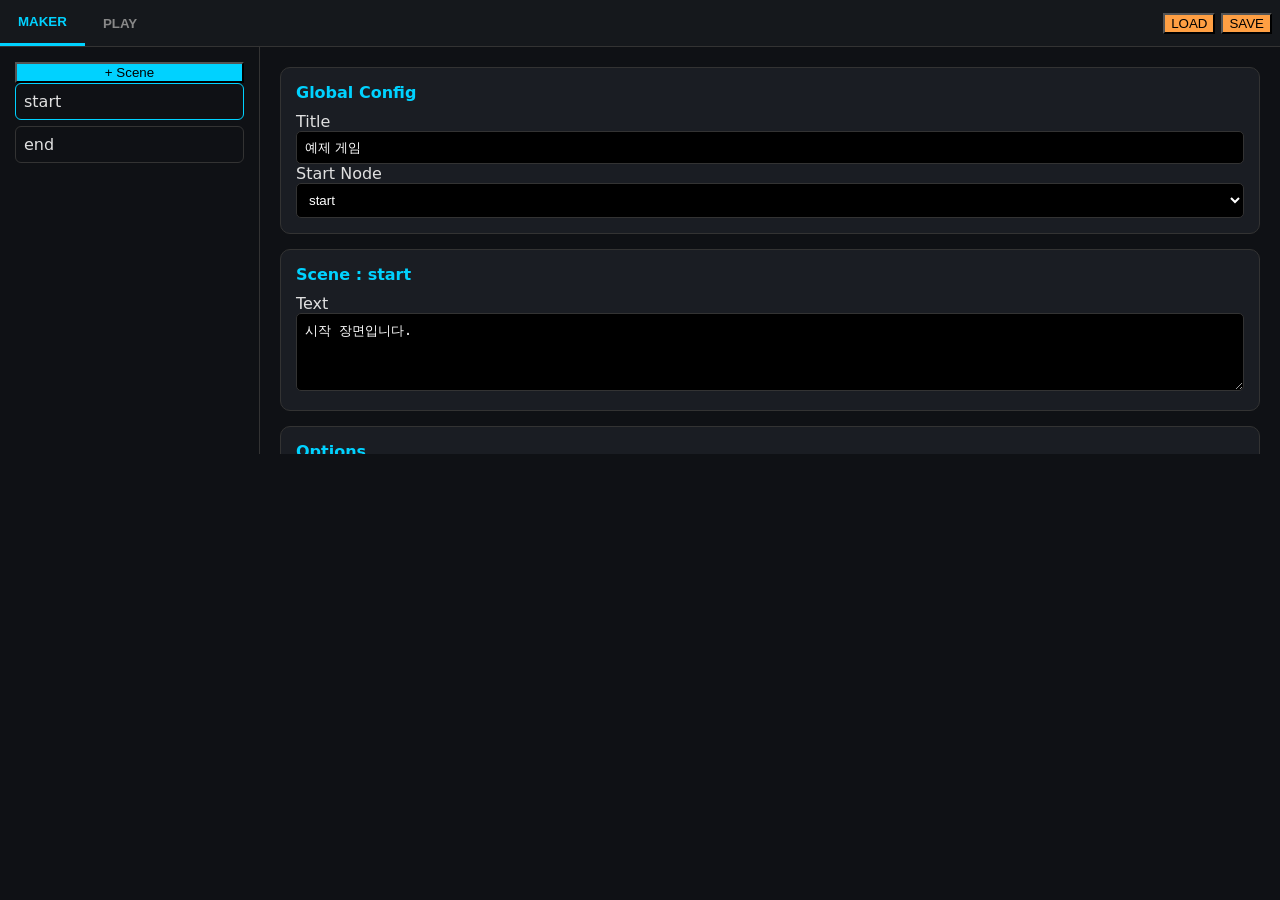
==== commit 09e66d56: "Update index.html" ====
--- a/rpg/index.html
+++ b/rpg/index.html
@@ -1,130 +1,138 @@
 <!DOCTYPE html>
 <html lang="ko">
 <head>
-<meta charset="UTF-8" />
-<title>Story Engine Maker</title>
+<meta charset="UTF-8">
+<title>Story Engine</title>
+
 <style>
-:root {
+:root{
   --bg:#0f1115; --card:#1a1d23; --text:#e0e0e0;
   --point:#00d2ff; --sub:#ff9f43; --danger:#ff4757; --border:#333;
 }
-* { box-sizing:border-box; }
-body {
+*{box-sizing:border-box}
+body{
   margin:0; background:var(--bg); color:var(--text);
   font-family:system-ui, sans-serif;
 }
-nav {
-  display:flex; border-bottom:1px solid var(--border);
-  background:#15181c;
-}
-.nav-btn {
-  flex:1; padding:14px; cursor:pointer;
-  background:none; border:none; color:#888; font-weight:700;
-}
-.nav-btn.active {
-  color:var(--point);
-  border-bottom:3px solid var(--point);
-  background:rgba(0,210,255,.05);
-}
-button {
-  cursor:pointer; border:none; border-radius:6px;
-  padding:8px 12px; font-weight:600;
-}
-.btn-blue { background:var(--point); color:#000; }
-.btn-orange { background:var(--sub); color:#000; }
-.btn-red { background:var(--danger); color:#fff; }
-
-input, textarea, select {
+nav{
+  display:flex; align-items:center;
+  background:#15181c; border-bottom:1px solid var(--border);
+}
+.nav-btn{
+  padding:14px 18px; border:none; background:none;
+  color:#888; font-weight:700; cursor:pointer;
+}
+.nav-btn.active{
+  color:var(--point); border-bottom:3px solid var(--point);
+}
+.btn{padding:8px 12px;border:none;border-radius:6px;font-weight:600;cursor:pointer}
+.btn-blue{background:var(--point);color:#000}
+.btn-orange{background:var(--sub);color:#000}
+.btn-red{background:var(--danger);color:#fff}
+
+input,textarea,select{
   width:100%; padding:8px;
   background:#000; border:1px solid var(--border);
   color:#fff; border-radius:5px;
 }
 
-.container { height:100vh; display:flex; flex-direction:column; }
-.view { flex:1; display:none; overflow:hidden; }
-
-.card {
-  background:var(--card); border:1px solid var(--border);
-  border-radius:10px; padding:15px; margin-bottom:15px;
-}
-.card-title {
-  font-weight:800; color:var(--point); margin-bottom:10px;
-}
-.sub-card {
-  border:1px dashed #555; border-radius:8px;
-  padding:10px; margin-top:10px;
-}
-.row { display:flex; gap:8px; }
-.row > * { flex:1; }
-
-#maker {
-  display:flex;
-}
-#scene-list {
+.container{height:100vh;display:flex;flex-direction:column}
+.view{flex:1;display:none;overflow:hidden}
+
+.card{
+  background:var(--card);
+  border:1px solid var(--border);
+  border-radius:10px;
+  padding:15px;
+  margin-bottom:15px;
+}
+.card-title{
+  font-weight:800; color:var(--point);
+  margin-bottom:10px;
+}
+.sub-card{
+  border:1px dashed #555;
+  border-radius:8px;
+  padding:10px;
+  margin-top:10px;
+}
+
+.row{display:flex;gap:8px}
+.row>div{flex:1}
+
+#maker{display:flex}
+#scene-list{
   width:260px; border-right:1px solid var(--border);
   padding:15px; overflow-y:auto;
 }
-#editor {
-  flex:1; padding:20px; overflow-y:auto;
-}
-
-.scene-btn {
-  padding:8px; margin-bottom:5px;
+.scene-btn{
+  padding:8px; margin-bottom:6px;
   border:1px solid var(--border); border-radius:6px;
-}
-.scene-btn.active { border-color:var(--point); }
-
-#player {
+  cursor:pointer;
+}
+.scene-btn.active{border-color:var(--point)}
+
+#editor{flex:1;padding:20px;overflow-y:auto}
+
+#player{
   padding:20px; display:flex; flex-direction:column;
 }
-#status { margin-bottom:10px; color:var(--point); }
-#inventory { margin-bottom:10px; color:var(--sub); }
-#scene-text { white-space:pre-wrap; line-height:1.6; margin-bottom:15px; }
-.option-btn {
-  width:100%; text-align:left; margin-bottom:8px;
+#status{color:var(--point);margin-bottom:8px}
+#inventory{color:var(--sub);margin-bottom:12px}
+#scene-text{white-space:pre-wrap;line-height:1.6;margin-bottom:15px}
+.option-btn{
+  width:100%; text-align:left;
+  padding:14px; margin-bottom:8px;
   background:var(--card); color:#fff;
-  border:1px solid var(--border); border-left:4px solid var(--point);
-}
-.option-btn:disabled { opacity:.4; }
-
-#msg {
-  position:fixed; inset:0; display:none;
+  border:1px solid var(--border);
+  border-left:4px solid var(--point);
+}
+.option-btn:disabled{opacity:.4}
+
+#msg{
+  position:fixed; inset:0;
+  display:none; align-items:center; justify-content:center;
   background:rgba(0,0,0,.6);
-  align-items:center; justify-content:center;
-}
-#msg-box {
-  background:var(--card); padding:20px;
-  border-radius:10px; max-width:400px;
+}
+#msg-box{
+  background:var(--card);
+  padding:20px; border-radius:10px;
+  max-width:420px;
 }
 </style>
 </head>
+
 <body>
-
 <div class="container">
-  <nav>
-    <button class="nav-btn active" onclick="switchTab('maker')">MAKER</button>
-    <button class="nav-btn" onclick="switchTab('player')" id="playBtn" disabled>PLAY</button>
-    <div style="padding:8px">
-      <button class="btn-orange" onclick="save()">SAVE JSON</button>
-    </div>
-  </nav>
-
-  <!-- MAKER -->
-  <div id="maker" class="view" style="display:flex">
-    <div id="scene-list">
-      <button class="btn-blue" style="width:100%" onclick="addScene()">+ Scene</button>
-      <div id="sceneBtns"></div>
-    </div>
-    <div id="editor"></div>
-  </div>
-
-  <!-- PLAYER -->
-  <div id="player" class="view">
-    <div id="status"></div>
-    <div id="inventory"></div>
-    <div id="scene-text"></div>
-    <div id="options"></div>
-  </div>
+
+<nav>
+  <button class="nav-btn active" onclick="switchTab('maker')">MAKER</button>
+  <button class="nav-btn" onclick="switchTab('player')" id="playBtn">PLAY</button>
+
+  <div style="margin-left:auto;padding:8px;display:flex;gap:6px">
+    <input type="file" id="loader" style="display:none" onchange="loadJSON(event)">
+    <button class="btn-orange" onclick="document.getElementById('loader').click()">LOAD</button>
+    <button class="btn-orange" onclick="saveJSON()">SAVE</button>
+  </div>
+</nav>
+
+<!-- MAKER -->
+<div id="maker" class="view" style="display:flex">
+  <div id="scene-list">
+    <button class="btn-blue" style="width:100%" onclick="addScene()">+ Scene</button>
+    <div id="sceneBtns"></div>
+  </div>
+  <div id="editor"></div>
+</div>
+
+<!-- PLAYER -->
+<div id="player" class="view">
+  <div id="status"></div>
+  <div id="inventory"></div>
+  <div id="scene-text"></div>
+  <div id="options"></div>
+</div>
+
 </div>
 
 <div id="msg">
@@ -135,129 +143,179 @@
 </div>
 
 <script>
-/* ===== DATA ===== */
-let sc = {
+/* ================= DATA ================= */
+let sc={
   config:{
     title:"예제 게임",
     themeColor:"#00d2ff",
-    stats:[{key:"hp",label:"체력",initial:100}]
+    subColor:"#ff9f43",
+    startNode:"start",
+    stats:[
+      {key:"hp",label:"체력",initial:100}
+    ]
   },
   scenes:{
     start:{
       text:"시작 장면입니다.",
       options:[
-        { text:"다음으로", next:"end" }
+        {text:"다음으로",next:"end"}
       ]
     },
     end:{
       text:"끝입니다.",
-      options:[{ text:"리셋", isReset:true }]
+      options:[{text:"리셋",isReset:true}]
     }
   }
 };
 
-let curScene = "start";
-let state = { stats:{}, inv:new Set(), clicks:{} };
-
-/* ===== TABS ===== */
+let curScene="start";
+let state={stats:{},inv:new Set(),clicks:{}};
+
+/* ================= TABS ================= */
 function switchTab(t){
   document.querySelectorAll(".nav-btn").forEach(b=>b.classList.remove("active"));
-  document.querySelector(`[onclick="switchTab('${t}')"]`).classList.add("active");
+  document.querySelector(`.nav-btn[onclick*="${t}"]`).classList.add("active");
   document.querySelectorAll(".view").forEach(v=>v.style.display="none");
   document.getElementById(t).style.display="flex";
   if(t==="player") startPlay();
 }
 
-/* ===== MAKER ===== */
-function validate(){
-  let ok = sc.scenes[sc.config.startNode||"start"];
-  document.getElementById("playBtn").disabled = !ok;
-}
-
+/* ================= MAKER ================= */
 function addScene(){
   let id="scene_"+Date.now();
-  sc.scenes[id]={ text:"", options:[] };
+  sc.scenes[id]={text:"",options:[]};
   curScene=id;
   renderMaker();
 }
 
 function renderMaker(){
-  validate();
+  // scene list
   let list=document.getElementById("sceneBtns");
   list.innerHTML="";
   Object.keys(sc.scenes).forEach(id=>{
-    let b=document.createElement("div");
-    b.className="scene-btn"+(id===curScene?" active":"");
-    b.innerText=id;
-    b.onclick=()=>{curScene=id;renderMaker();}
-    list.appendChild(b);
+    let d=document.createElement("div");
+    d.className="scene-btn"+(id===curScene?" active":"");
+    d.innerText=id;
+    d.onclick=()=>{curScene=id;renderMaker()};
+    list.appendChild(d);
   });
 
   let s=sc.scenes[curScene];
   let ed=document.getElementById("editor");
+
   ed.innerHTML=`
   <div class="card">
+    <div class="card-title">Global Config</div>
+    <label>Title</label>
+    <input value="${sc.config.title}" oninput="sc.config.title=this.value">
+    <label>Start Node</label>
+    <select onchange="sc.config.startNode=this.value">
+      ${Object.keys(sc.scenes).map(id=>`
+        <option value="${id}" ${id===sc.config.startNode?"selected":""}>${id}</option>
+      `).join("")}
+    </select>
+  </div>
+
+  <div class="card">
     <div class="card-title">Scene : ${curScene}</div>
+    <label>Text</label>
     <textarea rows="4" oninput="s.text=this.value">${s.text}</textarea>
   </div>
+
   <div class="card">
     <div class="card-title">Options</div>
     ${(s.options||[]).map((o,i)=>`
       <div class="sub-card">
+        <label>Text</label>
         <input value="${o.text||""}" oninput="s.options[${i}].text=this.value">
+
         <div class="row">
-          <input placeholder="next" value="${o.next||""}" oninput="s.options[${i}].next=this.value">
-          <input placeholder="requireItem" value="${o.requireItem||""}" oninput="s.options[${i}].requireItem=this.value">
+          <div>
+            <label>Next</label>
+            <input value="${o.next||""}" oninput="s.options[${i}].next=this.value">
+          </div>
+          <div>
+            <label>Require Item</label>
+            <input value="${o.requireItem||""}" oninput="s.options[${i}].requireItem=this.value">
+          </div>
         </div>
-        <label><input type="checkbox" ${o.isReset?"checked":""} onchange="s.options[${i}].isReset=this.checked"> Reset</label>
+
+        <label><input type="checkbox" ${o.isReset?"checked":""}
+          onchange="s.options[${i}].isReset=this.checked"> Reset</label>
+
         <button class="btn-red" onclick="s.options.splice(${i},1);renderMaker()">삭제</button>
       </div>
     `).join("")}
     <button class="btn-blue" onclick="s.options.push({text:'선택지',next:curScene});renderMaker()">+ Option</button>
-  </div>`;
-}
-
-renderMaker();
-
-/* ===== PLAYER ===== */
+  </div>
+  `;
+}
+
+/* ================= PLAYER ================= */
 function startPlay(){
-  state.inv.clear(); state.clicks={}; state.stats={};
+  state.inv.clear();
+  state.clicks={};
+  state.stats={};
   sc.config.stats.forEach(st=>state.stats[st.key]=st.initial);
-  renderScene(sc.config.startNode||"start");
+  renderScene(sc.config.startNode);
 }
 
 function renderScene(id){
-  let s=sc.scenes[id]; if(!s)return;
+  let s=sc.scenes[id];
+  if(!s)return;
+
   document.getElementById("scene-text").innerText=s.text;
   document.getElementById("status").innerText=
     sc.config.stats.map(st=>`${st.label}: ${state.stats[st.key]}`).join(" | ");
   document.getElementById("inventory").innerText=
     "아이템: "+(state.inv.size?[...state.inv].join(", "):"없음");
-  let box=document.getElementById("options"); box.innerHTML="";
+
+  let box=document.getElementById("options");
+  box.innerHTML="";
+
   (s.options||[]).forEach((o,i)=>{
     let b=document.createElement("button");
     b.className="option-btn";
     b.innerText=o.text;
-    if(o.requireItem && !state.inv.has(o.requireItem)) b.disabled=true;
+
+    if(o.requireItem && !state.inv.has(o.requireItem)){
+      b.disabled=true;
+      b.innerText+=" (필요: "+o.requireItem+")";
+    }
+
     b.onclick=()=>{
       if(o.isReset) return startPlay();
       renderScene(o.next||id);
     };
+
     box.appendChild(b);
   });
 }
 
-/* ===== MSG ===== */
+/* ================= LOAD / SAVE ================= */
+function saveJSON(){
+  let a=document.createElement("a");
+  a.href=URL.createObjectURL(new Blob([JSON.stringify(sc,null,2)]));
+  a.download="scenario.json";
+  a.click();
+}
+function loadJSON(e){
+  let r=new FileReader();
+  r.onload=ev=>{
+    sc=JSON.parse(ev.target.result);
+    curScene=sc.config.startNode;
+    renderMaker();
+  };
+  r.readAsText(e.target.files[0]);
+}
+
+/* ================= MSG ================= */
 function closeMsg(){
   document.getElementById("msg").style.display="none";
 }
 
-/* ===== SAVE ===== */
-function save(){
-  let a=document.createElement("a");
-  a.href=URL.createObjectURL(new Blob([JSON.stringify(sc,null,2)]));
-  a.download="scenario.json"; a.click();
-}
+/* init */
+renderMaker();
 </script>
 </body>
 </html>
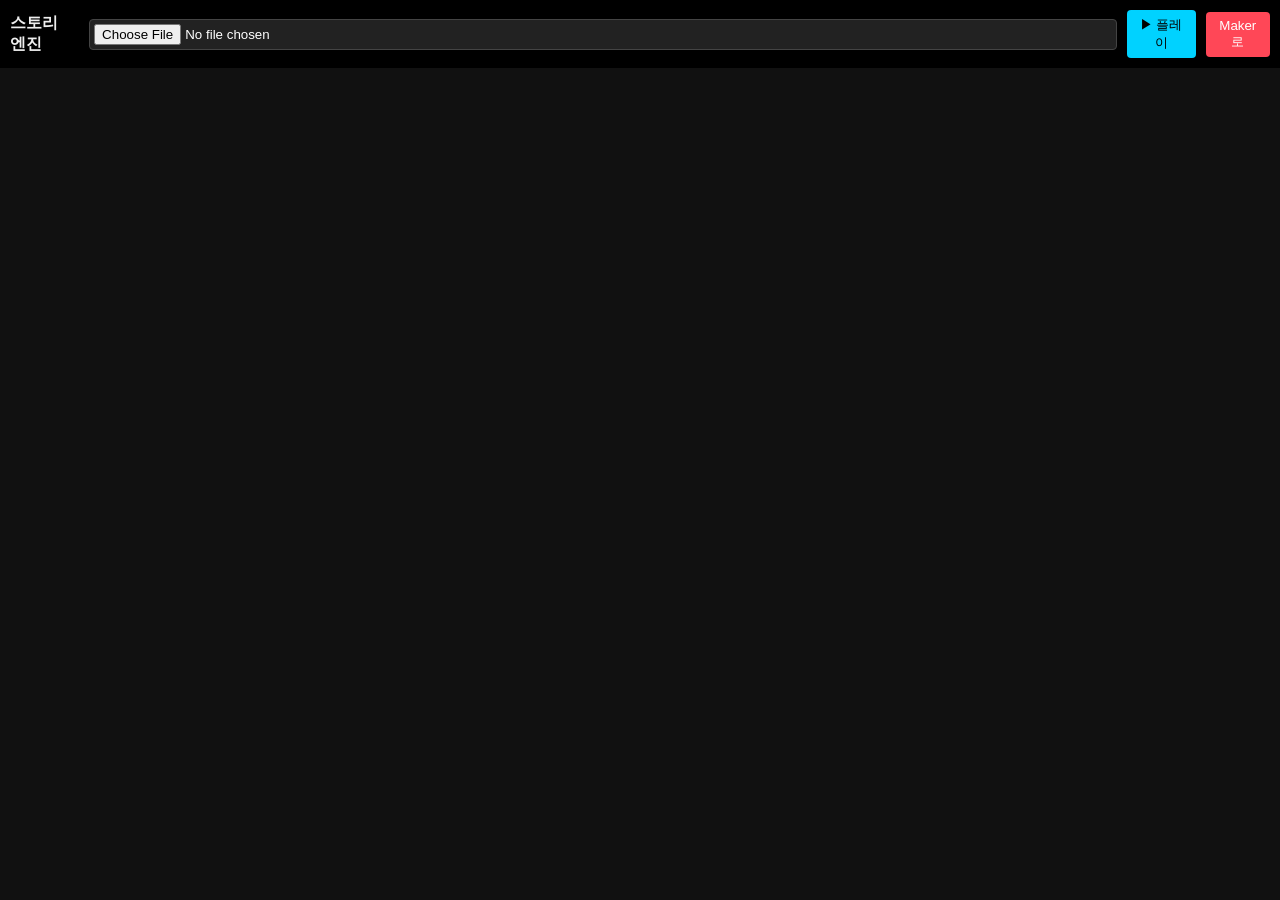
==== commit 68946438: "Update index.html" ====
--- a/rpg/index.html
+++ b/rpg/index.html
@@ -1,321 +1,175 @@
 <!DOCTYPE html>
 <html lang="ko">
 <head>
-<meta charset="UTF-8">
-<title>Story Engine</title>
-
+<meta charset="UTF-8" />
+<title>스토리 엔진 Maker / Player</title>
 <style>
-:root{
-  --bg:#0f1115; --card:#1a1d23; --text:#e0e0e0;
-  --point:#00d2ff; --sub:#ff9f43; --danger:#ff4757; --border:#333;
+:root {
+  --main:#00d2ff; --sub:#ff4757;
 }
-*{box-sizing:border-box}
-body{
-  margin:0; background:var(--bg); color:var(--text);
-  font-family:system-ui, sans-serif;
-}
-nav{
-  display:flex; align-items:center;
-  background:#15181c; border-bottom:1px solid var(--border);
-}
-.nav-btn{
-  padding:14px 18px; border:none; background:none;
-  color:#888; font-weight:700; cursor:pointer;
-}
-.nav-btn.active{
-  color:var(--point); border-bottom:3px solid var(--point);
-}
-.btn{padding:8px 12px;border:none;border-radius:6px;font-weight:600;cursor:pointer}
-.btn-blue{background:var(--point);color:#000}
-.btn-orange{background:var(--sub);color:#000}
-.btn-red{background:var(--danger);color:#fff}
-
-input,textarea,select{
-  width:100%; padding:8px;
-  background:#000; border:1px solid var(--border);
-  color:#fff; border-radius:5px;
-}
-
-.container{height:100vh;display:flex;flex-direction:column}
-.view{flex:1;display:none;overflow:hidden}
-
-.card{
-  background:var(--card);
-  border:1px solid var(--border);
-  border-radius:10px;
-  padding:15px;
-  margin-bottom:15px;
-}
-.card-title{
-  font-weight:800; color:var(--point);
-  margin-bottom:10px;
-}
-.sub-card{
-  border:1px dashed #555;
-  border-radius:8px;
-  padding:10px;
-  margin-top:10px;
-}
-
-.row{display:flex;gap:8px}
-.row>div{flex:1}
-
-#maker{display:flex}
-#scene-list{
-  width:260px; border-right:1px solid var(--border);
-  padding:15px; overflow-y:auto;
-}
-.scene-btn{
-  padding:8px; margin-bottom:6px;
-  border:1px solid var(--border); border-radius:6px;
-  cursor:pointer;
-}
-.scene-btn.active{border-color:var(--point)}
-
-#editor{flex:1;padding:20px;overflow-y:auto}
-
-#player{
-  padding:20px; display:flex; flex-direction:column;
-}
-#status{color:var(--point);margin-bottom:8px}
-#inventory{color:var(--sub);margin-bottom:12px}
-#scene-text{white-space:pre-wrap;line-height:1.6;margin-bottom:15px}
-.option-btn{
-  width:100%; text-align:left;
-  padding:14px; margin-bottom:8px;
-  background:var(--card); color:#fff;
-  border:1px solid var(--border);
-  border-left:4px solid var(--point);
-}
-.option-btn:disabled{opacity:.4}
-
-#msg{
-  position:fixed; inset:0;
-  display:none; align-items:center; justify-content:center;
-  background:rgba(0,0,0,.6);
-}
-#msg-box{
-  background:var(--card);
-  padding:20px; border-radius:10px;
-  max-width:420px;
-}
+body { margin:0; font-family:system-ui; background:#111; color:#eee; }
+header { padding:10px; background:#000; display:flex; gap:10px; align-items:center; }
+button { padding:6px 12px; border:0; border-radius:4px; cursor:pointer; }
+.primary { background:var(--main); color:#000; }
+.danger { background:var(--sub); color:#fff; }
+input, textarea { width:100%; background:#222; color:#fff; border:1px solid #444; border-radius:4px; padding:4px; }
+.card { border:1px solid #333; border-radius:6px; padding:8px; margin-bottom:8px; background:#1a1a1a; }
+.card h3 { margin:4px 0; }
+.flex { display:flex; gap:6px; flex-wrap:wrap; }
+#maker, #player { padding:10px; }
+.hidden { display:none; }
+.hud { display:flex; gap:10px; background:#000; padding:6px; }
+.hud span { padding:4px 8px; background:#222; border-radius:4px; }
+.option-btn { display:block; width:100%; margin:4px 0; }
+.disabled { opacity:.4; pointer-events:none; }
 </style>
 </head>
+<body>
 
-<body>
-<div class="container">
+<header>
+  <strong>스토리 엔진</strong>
+  <input type="file" id="loadJson" />
+  <button class="primary" id="playBtn" disabled>▶ 플레이</button>
+  <button class="danger" id="backMaker" class="hidden">Maker로</button>
+</header>
 
-<nav>
-  <button class="nav-btn active" onclick="switchTab('maker')">MAKER</button>
-  <button class="nav-btn" onclick="switchTab('player')" id="playBtn">PLAY</button>
-
-  <div style="margin-left:auto;padding:8px;display:flex;gap:6px">
-    <input type="file" id="loader" style="display:none" onchange="loadJSON(event)">
-    <button class="btn-orange" onclick="document.getElementById('loader').click()">LOAD</button>
-    <button class="btn-orange" onclick="saveJSON()">SAVE</button>
-  </div>
-</nav>
-
-<!-- MAKER -->
-<div id="maker" class="view" style="display:flex">
-  <div id="scene-list">
-    <button class="btn-blue" style="width:100%" onclick="addScene()">+ Scene</button>
-    <div id="sceneBtns"></div>
-  </div>
-  <div id="editor"></div>
-</div>
-
-<!-- PLAYER -->
-<div id="player" class="view">
-  <div id="status"></div>
-  <div id="inventory"></div>
-  <div id="scene-text"></div>
-  <div id="options"></div>
-</div>
-
-</div>
-
-<div id="msg">
-  <div id="msg-box">
-    <div id="msg-text"></div>
-    <button class="btn-blue" style="width:100%;margin-top:10px" onclick="closeMsg()">확인</button>
-  </div>
-</div>
+<div id="maker"></div>
+<div id="player" class="hidden"></div>
 
 <script>
-/* ================= DATA ================= */
-let sc={
-  config:{
-    title:"예제 게임",
-    themeColor:"#00d2ff",
-    subColor:"#ff9f43",
-    startNode:"start",
-    stats:[
-      {key:"hp",label:"체력",initial:100}
-    ]
-  },
-  scenes:{
-    start:{
-      text:"시작 장면입니다.",
-      options:[
-        {text:"다음으로",next:"end"}
-      ]
-    },
-    end:{
-      text:"끝입니다.",
-      options:[{text:"리셋",isReset:true}]
-    }
-  }
+let data=null, errors=[];
+let state={};
+
+document.getElementById('loadJson').onchange=e=>{
+  const f=e.target.files[0];
+  const r=new FileReader();
+  r.onload=()=>{
+    try{
+      data=JSON.parse(r.result);
+      validate();
+      renderMaker();
+    }catch(err){ alert("JSON 오류"); }
+  };
+  r.readAsText(f);
 };
 
-let curScene="start";
-let state={stats:{},inv:new Set(),clicks:{}};
-
-/* ================= TABS ================= */
-function switchTab(t){
-  document.querySelectorAll(".nav-btn").forEach(b=>b.classList.remove("active"));
-  document.querySelector(`.nav-btn[onclick*="${t}"]`).classList.add("active");
-  document.querySelectorAll(".view").forEach(v=>v.style.display="none");
-  document.getElementById(t).style.display="flex";
-  if(t==="player") startPlay();
-}
-
-/* ================= MAKER ================= */
-function addScene(){
-  let id="scene_"+Date.now();
-  sc.scenes[id]={text:"",options:[]};
-  curScene=id;
-  renderMaker();
+function validate(){
+  errors=[];
+  if(!data.config?.startNode || !data.scenes[data.config.startNode])
+    errors.push("startNode 오류");
+  data.config.stats.forEach(s=>{
+    if(!s.key) errors.push("스탯 key 누락");
+  });
+  document.getElementById('playBtn').disabled=errors.length>0;
 }
 
 function renderMaker(){
-  // scene list
-  let list=document.getElementById("sceneBtns");
-  list.innerHTML="";
-  Object.keys(sc.scenes).forEach(id=>{
-    let d=document.createElement("div");
-    d.className="scene-btn"+(id===curScene?" active":"");
-    d.innerText=id;
-    d.onclick=()=>{curScene=id;renderMaker()};
-    list.appendChild(d);
-  });
+  const m=document.getElementById('maker');
+  m.innerHTML="";
+  const cfg=document.createElement('div');
+  cfg.className="card";
+  cfg.innerHTML=`<h3>전역 설정</h3>
+  <div>제목: ${data.config.title}</div>
+  <div>시작 노드: ${data.config.startNode}</div>`;
+  m.appendChild(cfg);
 
-  let s=sc.scenes[curScene];
-  let ed=document.getElementById("editor");
-
-  ed.innerHTML=`
-  <div class="card">
-    <div class="card-title">Global Config</div>
-    <label>Title</label>
-    <input value="${sc.config.title}" oninput="sc.config.title=this.value">
-    <label>Start Node</label>
-    <select onchange="sc.config.startNode=this.value">
-      ${Object.keys(sc.scenes).map(id=>`
-        <option value="${id}" ${id===sc.config.startNode?"selected":""}>${id}</option>
-      `).join("")}
-    </select>
-  </div>
-
-  <div class="card">
-    <div class="card-title">Scene : ${curScene}</div>
-    <label>Text</label>
-    <textarea rows="4" oninput="s.text=this.value">${s.text}</textarea>
-  </div>
-
-  <div class="card">
-    <div class="card-title">Options</div>
-    ${(s.options||[]).map((o,i)=>`
-      <div class="sub-card">
-        <label>Text</label>
-        <input value="${o.text||""}" oninput="s.options[${i}].text=this.value">
-
-        <div class="row">
-          <div>
-            <label>Next</label>
-            <input value="${o.next||""}" oninput="s.options[${i}].next=this.value">
-          </div>
-          <div>
-            <label>Require Item</label>
-            <input value="${o.requireItem||""}" oninput="s.options[${i}].requireItem=this.value">
-          </div>
-        </div>
-
-        <label><input type="checkbox" ${o.isReset?"checked":""}
-          onchange="s.options[${i}].isReset=this.checked"> Reset</label>
-
-        <button class="btn-red" onclick="s.options.splice(${i},1);renderMaker()">삭제</button>
-      </div>
-    `).join("")}
-    <button class="btn-blue" onclick="s.options.push({text:'선택지',next:curScene});renderMaker()">+ Option</button>
-  </div>
-  `;
-}
-
-/* ================= PLAYER ================= */
-function startPlay(){
-  state.inv.clear();
-  state.clicks={};
-  state.stats={};
-  sc.config.stats.forEach(st=>state.stats[st.key]=st.initial);
-  renderScene(sc.config.startNode);
-}
-
-function renderScene(id){
-  let s=sc.scenes[id];
-  if(!s)return;
-
-  document.getElementById("scene-text").innerText=s.text;
-  document.getElementById("status").innerText=
-    sc.config.stats.map(st=>`${st.label}: ${state.stats[st.key]}`).join(" | ");
-  document.getElementById("inventory").innerText=
-    "아이템: "+(state.inv.size?[...state.inv].join(", "):"없음");
-
-  let box=document.getElementById("options");
-  box.innerHTML="";
-
-  (s.options||[]).forEach((o,i)=>{
-    let b=document.createElement("button");
-    b.className="option-btn";
-    b.innerText=o.text;
-
-    if(o.requireItem && !state.inv.has(o.requireItem)){
-      b.disabled=true;
-      b.innerText+=" (필요: "+o.requireItem+")";
-    }
-
-    b.onclick=()=>{
-      if(o.isReset) return startPlay();
-      renderScene(o.next||id);
-    };
-
-    box.appendChild(b);
+  Object.entries(data.scenes).forEach(([id,sc])=>{
+    const c=document.createElement('div');
+    c.className="card";
+    c.innerHTML=`<h3>Scene: ${id}</h3><div>${sc.text}</div>`;
+    m.appendChild(c);
   });
 }
 
-/* ================= LOAD / SAVE ================= */
-function saveJSON(){
-  let a=document.createElement("a");
-  a.href=URL.createObjectURL(new Blob([JSON.stringify(sc,null,2)]));
-  a.download="scenario.json";
-  a.click();
-}
-function loadJSON(e){
-  let r=new FileReader();
-  r.onload=ev=>{
-    sc=JSON.parse(ev.target.result);
-    curScene=sc.config.startNode;
-    renderMaker();
-  };
-  r.readAsText(e.target.files[0]);
+document.getElementById('playBtn').onclick=()=>{
+  initPlayer();
+  document.getElementById('maker').classList.add('hidden');
+  document.getElementById('player').classList.remove('hidden');
+};
+
+document.getElementById('backMaker').onclick=()=>{
+  document.getElementById('player').classList.add('hidden');
+  document.getElementById('maker').classList.remove('hidden');
+};
+
+function initPlayer(){
+  state.stats={};
+  state.items=[];
+  data.config.stats.forEach(s=>state.stats[s.key]=s.initial);
+  go(data.config.startNode);
 }
 
-/* ================= MSG ================= */
-function closeMsg(){
-  document.getElementById("msg").style.display="none";
+function go(id){
+  const p=document.getElementById('player');
+  p.innerHTML="";
+  const sc=data.scenes[id];
+
+  const hud=document.createElement('div');
+  hud.className="hud";
+  Object.entries(state.stats).forEach(([k,v])=>{
+    const sp=document.createElement('span');
+    sp.textContent=`${k}: ${v}`;
+    hud.appendChild(sp);
+  });
+  p.appendChild(hud);
+
+  const txt=document.createElement('div');
+  txt.className="card";
+  txt.textContent=sc.text;
+  p.appendChild(txt);
+
+  (sc.autoEvents||[]).forEach(a=>{
+    if(state.stats[a.statKey]<a.threshold){
+      alert(a.message);
+      go(a.next);
+      return;
+    }
+  });
+
+  sc.options.forEach(op=>{
+    const b=document.createElement('button');
+    b.className="option-btn";
+    b.textContent=op.text;
+    if(op.requireItem && !state.items.includes(op.requireItem)){
+      b.classList.add('disabled');
+      b.title="아이템 필요";
+    }
+    b.onclick=()=>{
+      if(op.effects){
+        Object.entries(op.effects).forEach(([k,v])=>state.stats[k]+=v);
+      }
+      if(op.getItem){
+        op.getItem.split(',').forEach(i=>state.items.push(i.trim()));
+      }
+      if(op.consumeItem){
+        op.consumeItem.split(',').forEach(i=>{
+          const idx=state.items.indexOf(i.trim());
+          if(idx>-1) state.items.splice(idx,1);
+        });
+      }
+      if(op.results){
+        let r=Math.random()*100, acc=0;
+        for(const res of op.results){
+          acc+=res.chance;
+          if(r<=acc){
+            if(res.message) alert(res.message);
+            if(res.effects){
+              Object.entries(res.effects).forEach(([k,v])=>state.stats[k]+=v);
+            }
+            if(res.getItem){
+              res.getItem.split(',').forEach(i=>state.items.push(i.trim()));
+            }
+            go(res.next);
+            return;
+          }
+        }
+      }
+      if(op.isReset){ initPlayer(); return; }
+      if(op.next) go(op.next);
+    };
+    p.appendChild(b);
+  });
 }
-
-/* init */
-renderMaker();
 </script>
 </body>
 </html>
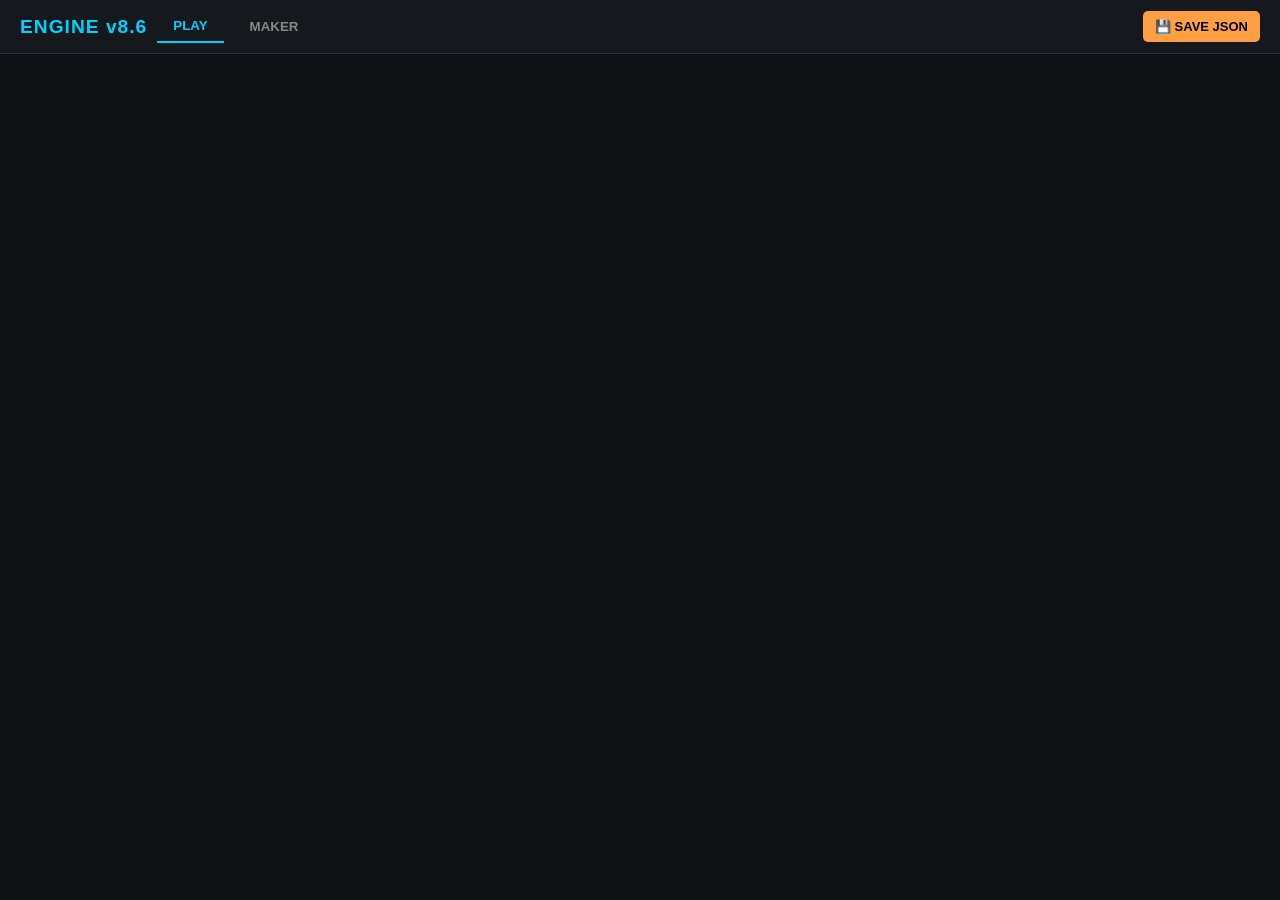
==== commit db313f5b: "Update index.html" ====
--- a/rpg/index.html
+++ b/rpg/index.html
@@ -1,175 +1,299 @@
 <!DOCTYPE html>
 <html lang="ko">
 <head>
-<meta charset="UTF-8" />
-<title>스토리 엔진 Maker / Player</title>
-<style>
-:root {
-  --main:#00d2ff; --sub:#ff4757;
-}
-body { margin:0; font-family:system-ui; background:#111; color:#eee; }
-header { padding:10px; background:#000; display:flex; gap:10px; align-items:center; }
-button { padding:6px 12px; border:0; border-radius:4px; cursor:pointer; }
-.primary { background:var(--main); color:#000; }
-.danger { background:var(--sub); color:#fff; }
-input, textarea { width:100%; background:#222; color:#fff; border:1px solid #444; border-radius:4px; padding:4px; }
-.card { border:1px solid #333; border-radius:6px; padding:8px; margin-bottom:8px; background:#1a1a1a; }
-.card h3 { margin:4px 0; }
-.flex { display:flex; gap:6px; flex-wrap:wrap; }
-#maker, #player { padding:10px; }
-.hidden { display:none; }
-.hud { display:flex; gap:10px; background:#000; padding:6px; }
-.hud span { padding:4px 8px; background:#222; border-radius:4px; }
-.option-btn { display:block; width:100%; margin:4px 0; }
-.disabled { opacity:.4; pointer-events:none; }
-</style>
+    <meta charset="UTF-8">
+    <title>TEXT ENGINE v8.6 [ENHANCED]</title>
+    <style>
+        :root { --bg: #0f1115; --card: #1a1d23; --text: #e0e0e0; --point: #00d2ff; --sub: #ff4757; --border: #333; }
+        * { box-sizing: border-box; font-family: 'Pretendard', sans-serif; }
+        body { margin: 0; background: var(--bg); color: var(--text); overflow: hidden; height: 100vh; display: flex; flex-direction: column; }
+        
+        nav { background: #15181c; border-bottom: 1px solid var(--border); display: flex; padding: 10px 20px; gap: 10px; align-items: center; }
+        .nav-btn { padding: 8px 16px; border: none; background: none; color: #888; font-weight: bold; cursor: pointer; transition: 0.3s; }
+        .nav-btn.active { color: var(--point); border-bottom: 2px solid var(--point); }
+        .btn { padding: 8px 12px; border: none; border-radius: 5px; cursor: pointer; font-weight: bold; font-size: 13px; }
+        .btn-blue { background: var(--point); color: #000; }
+        .btn-orange { background: #ff9f43; color: #000; }
+
+        .container { flex: 1; display: flex; overflow: hidden; }
+        #view-player, #view-maker { flex: 1; display: none; overflow: hidden; }
+        
+        /* Player Mode */
+        #view-player { flex-direction: column; padding: 30px; max-width: 900px; margin: 0 auto; width: 100%; }
+        .stat-bar { background: var(--card); border: 1px solid var(--border); padding: 15px; border-radius: 10px; margin-bottom: 15px; display: flex; gap: 20px; color: var(--point); font-weight: bold; box-shadow: 0 4px 15px rgba(0,0,0,0.3); }
+        #scene-box { 
+            flex: 1; overflow-y: auto; background: var(--card); border: 1px solid var(--border); 
+            padding: 25px; border-radius: 10px; margin-bottom: 20px; 
+            font-size: 1.25rem; line-height: 1.8; white-space: pre-wrap;
+            cursor: pointer; position: relative; transition: border 0.3s;
+        }
+        #scene-box:hover { border-color: var(--point); }
+        #scene-box::after { content: "Click to Skip"; position: absolute; bottom: 10px; right: 20px; font-size: 0.7rem; color: var(--point); opacity: 0.4; }
+        
+        .choice-area { display: flex; flex-direction: column; gap: 10px; min-height: 150px; }
+        .choice-btn { 
+            width: 100%; padding: 18px; background: #1e2228; border: 1px solid var(--border); 
+            border-left: 5px solid var(--point); color: #fff; border-radius: 8px; 
+            cursor: pointer; text-align: left; transition: 0.3s;
+            animation: fadeIn 0.5s ease forwards; opacity: 0;
+        }
+        @keyframes fadeIn { from { opacity: 0; transform: translateY(10px); } to { opacity: 1; transform: translateY(0); } }
+        .choice-btn:hover { background: #252a33; transform: translateX(8px); border-color: var(--point); }
+
+        /* Maker Mode */
+        #side-list { width: 250px; background: #15181c; border-right: 1px solid var(--border); padding: 15px; overflow-y: auto; }
+        #editor-area { flex: 1; padding: 25px; overflow-y: auto; background: #0c0e12; }
+        .card { background: var(--card); border: 1px solid var(--border); padding: 15px; border-radius: 8px; margin-bottom: 15px; }
+        .node-card { padding: 12px; background: var(--card); border: 1px solid var(--border); margin-bottom: 8px; border-radius: 5px; cursor: pointer; font-size: 0.9rem; }
+        .node-card.active { border-color: var(--point); background: #252a33; }
+        input, textarea, select { width: 100%; background: #000; color: #fff; border: 1px solid var(--border); border-radius: 4px; padding: 10px; margin-top: 5px; font-size: 0.9rem; }
+        
+        .opt-item { background: #252a33; padding: 10px; border-radius: 5px; margin-top: 10px; border: 1px dashed #555; }
+
+        #modal { position: fixed; inset: 0; background: rgba(0,0,0,0.85); display: none; align-items: center; justify-content: center; z-index: 100; backdrop-filter: blur(5px); }
+        #modal-box { background: var(--card); border: 2px solid var(--sub); padding: 30px; border-radius: 15px; width: 400px; text-align: center; box-shadow: 0 0 30px rgba(255, 71, 87, 0.2); }
+    </style>
 </head>
 <body>
 
-<header>
-  <strong>스토리 엔진</strong>
-  <input type="file" id="loadJson" />
-  <button class="primary" id="playBtn" disabled>▶ 플레이</button>
-  <button class="danger" id="backMaker" class="hidden">Maker로</button>
-</header>
-
-<div id="maker"></div>
-<div id="player" class="hidden"></div>
+<nav>
+    <div style="font-weight:bold; color:var(--point); font-size:1.2rem; letter-spacing:1px;">ENGINE v8.6</div>
+    <button id="nav-player" class="nav-btn active" onclick="tab('player')">PLAY</button>
+    <button id="nav-maker" class="nav-btn" onclick="tab('maker')">MAKER</button>
+    <div style="flex:1"></div>
+    <button class="btn btn-orange" onclick="exportData()">💾 SAVE JSON</button>
+</nav>
+
+<div class="container">
+    <div id="view-player">
+        <div class="stat-bar" id="p-stats"></div>
+        <div id="scene-box" onclick="skipTypewriter()"></div>
+        <div id="choice-area" class="choice-area"></div>
+    </div>
+
+    <div id="view-maker">
+        <div id="side-list">
+            <button class="btn btn-blue" style="width:100%; margin-bottom:15px;" onclick="addNode()">+ NEW NODE</button>
+            <div id="node-list"></div>
+        </div>
+        <div id="editor-area">
+            <div class="card">
+                <b>[SYSTEM CONFIG]</b>
+                <input id="cfg-title" placeholder="Game Title" oninput="sc.config.title=this.value">
+            </div>
+            <div id="node-editor" style="display:none">
+                <div class="card">
+                    <label>Node ID (Unique Name)</label><input id="ed-id" onblur="renameNode(this.value)">
+                    <label style="display:block; margin-top:15px;">Scene Text</label>
+                    <textarea id="ed-text" rows="6" oninput="updText(this.value)"></textarea>
+                </div>
+                <div class="card">
+                    <b>[OPTIONS]</b>
+                    <div id="opt-list"></div>
+                    <button class="btn btn-blue" style="margin-top:10px; width:100%;" onclick="addOpt()">+ ADD NEW OPTION</button>
+                </div>
+            </div>
+        </div>
+    </div>
+</div>
+
+<div id="modal">
+    <div id="modal-box">
+        <div id="modal-text" style="font-size: 1.1rem; line-height: 1.6;"></div><br>
+        <button class="btn btn-blue" style="width:100%; padding: 12px;" onclick="closeModal()">계속하기</button>
+    </div>
+</div>
 
 <script>
-let data=null, errors=[];
-let state={};
-
-document.getElementById('loadJson').onchange=e=>{
-  const f=e.target.files[0];
-  const r=new FileReader();
-  r.onload=()=>{
-    try{
-      data=JSON.parse(r.result);
-      validate();
-      renderMaker();
-    }catch(err){ alert("JSON 오류"); }
-  };
-  r.readAsText(f);
+/* --- DATA STRUCTURE --- */
+let sc = {
+    config: { title: "새로운 모험", stats: [{key:"hp", label:"체력", initial:100}] },
+    scenes: {
+        "start": { text: "희미한 촛불만이 방 안을 밝히고 있습니다. 책상 위에는 낡은 일기장이 놓여 있습니다.", options: [{text:"일기장을 펼친다", next:"read"}, {text:"방을 나간다", next:"exit"}], autoEvents:[] },
+        "read": { text: "일기장에는 당신이 알지 못하는 사람의 이름이 적혀 있습니다. 소름이 돋습니다.", options: [{text:"다시 돌아간다", next:"start"}], autoEvents:[] },
+        "exit": { text: "방 문은 굳게 잠겨 있습니다. 아무래도 여기서 나갈 방법은 없는 것 같습니다.", options: [{text:"다시 돌아간다", next:"start"}], autoEvents:[] }
+    }
 };
 
-function validate(){
-  errors=[];
-  if(!data.config?.startNode || !data.scenes[data.config.startNode])
-    errors.push("startNode 오류");
-  data.config.stats.forEach(s=>{
-    if(!s.key) errors.push("스탯 key 누락");
-  });
-  document.getElementById('playBtn').disabled=errors.length>0;
-}
-
-function renderMaker(){
-  const m=document.getElementById('maker');
-  m.innerHTML="";
-  const cfg=document.createElement('div');
-  cfg.className="card";
-  cfg.innerHTML=`<h3>전역 설정</h3>
-  <div>제목: ${data.config.title}</div>
-  <div>시작 노드: ${data.config.startNode}</div>`;
-  m.appendChild(cfg);
-
-  Object.entries(data.scenes).forEach(([id,sc])=>{
-    const c=document.createElement('div');
-    c.className="card";
-    c.innerHTML=`<h3>Scene: ${id}</h3><div>${sc.text}</div>`;
-    m.appendChild(c);
-  });
-}
-
-document.getElementById('playBtn').onclick=()=>{
-  initPlayer();
-  document.getElementById('maker').classList.add('hidden');
-  document.getElementById('player').classList.remove('hidden');
-};
-
-document.getElementById('backMaker').onclick=()=>{
-  document.getElementById('player').classList.add('hidden');
-  document.getElementById('maker').classList.remove('hidden');
-};
-
-function initPlayer(){
-  state.stats={};
-  state.items=[];
-  data.config.stats.forEach(s=>state.stats[s.key]=s.initial);
-  go(data.config.startNode);
-}
-
-function go(id){
-  const p=document.getElementById('player');
-  p.innerHTML="";
-  const sc=data.scenes[id];
-
-  const hud=document.createElement('div');
-  hud.className="hud";
-  Object.entries(state.stats).forEach(([k,v])=>{
-    const sp=document.createElement('span');
-    sp.textContent=`${k}: ${v}`;
-    hud.appendChild(sp);
-  });
-  p.appendChild(hud);
-
-  const txt=document.createElement('div');
-  txt.className="card";
-  txt.textContent=sc.text;
-  p.appendChild(txt);
-
-  (sc.autoEvents||[]).forEach(a=>{
-    if(state.stats[a.statKey]<a.threshold){
-      alert(a.message);
-      go(a.next);
-      return;
+let state = { stats: {}, typingIdx: 0, currentFullText: "", isTyping: false, timer: null, nextScene: null, currentCallback: null };
+
+/* --- PLAYER LOGIC --- */
+function init() {
+    sc.config.stats.forEach(s => state.stats[s.key] = Number(s.initial));
+    render("start");
+}
+
+function render(id) {
+    const n = sc.scenes[id]; 
+    if(!n) return console.error("Node not found:", id);
+    
+    // Status Display
+    document.getElementById('p-stats').innerHTML = sc.config.stats.map(s => `<span>${s.label}: ${state.stats[s.key]}</span>`).join('');
+    
+    // Clear Choice Area
+    const area = document.getElementById('choice-area');
+    area.innerHTML = "";
+    
+    // Start Typing
+    startTypewriter(n.text, () => {
+        renderChoices(n.options, id);
+    });
+}
+
+function startTypewriter(text, callback) {
+    state.isTyping = true;
+    state.currentFullText = text;
+    state.typingIdx = 0;
+    state.currentCallback = callback;
+    
+    const box = document.getElementById('scene-box');
+    box.innerHTML = "";
+    
+    clearInterval(state.timer);
+    state.timer = setInterval(() => {
+        if(state.typingIdx < text.length) {
+            box.innerHTML += text.charAt(state.typingIdx);
+            state.typingIdx++;
+            box.scrollTop = box.scrollHeight; // Auto scroll
+        } else {
+            completeTypewriter();
+        }
+    }, 25);
+}
+
+function skipTypewriter() {
+    if(!state.isTyping) return;
+    completeTypewriter();
+}
+
+function completeTypewriter() {
+    clearInterval(state.timer);
+    state.isTyping = false;
+    document.getElementById('scene-box').innerText = state.currentFullText;
+    if(state.currentCallback) {
+        state.currentCallback();
+        state.currentCallback = null;
     }
-  });
-
-  sc.options.forEach(op=>{
-    const b=document.createElement('button');
-    b.className="option-btn";
-    b.textContent=op.text;
-    if(op.requireItem && !state.items.includes(op.requireItem)){
-      b.classList.add('disabled');
-      b.title="아이템 필요";
-    }
-    b.onclick=()=>{
-      if(op.effects){
-        Object.entries(op.effects).forEach(([k,v])=>state.stats[k]+=v);
-      }
-      if(op.getItem){
-        op.getItem.split(',').forEach(i=>state.items.push(i.trim()));
-      }
-      if(op.consumeItem){
-        op.consumeItem.split(',').forEach(i=>{
-          const idx=state.items.indexOf(i.trim());
-          if(idx>-1) state.items.splice(idx,1);
-        });
-      }
-      if(op.results){
-        let r=Math.random()*100, acc=0;
-        for(const res of op.results){
-          acc+=res.chance;
-          if(r<=acc){
-            if(res.message) alert(res.message);
-            if(res.effects){
-              Object.entries(res.effects).forEach(([k,v])=>state.stats[k]+=v);
+}
+
+function renderChoices(opts, currentId) {
+    const area = document.getElementById('choice-area');
+    area.innerHTML = "";
+    if(!opts) return;
+
+    opts.forEach((o, index) => {
+        const b = document.createElement('button');
+        b.className = "choice-btn";
+        b.style.animationDelay = `${index * 0.1}s`; // Stagger effect
+        b.innerText = o.text;
+        b.onclick = () => {
+            if(o.effects) {
+                Object.entries(o.effects).forEach(([k,v]) => state.stats[k] = (state.stats[k] || 0) + v);
             }
-            if(res.getItem){
-              res.getItem.split(',').forEach(i=>state.items.push(i.trim()));
-            }
-            go(res.next);
-            return;
-          }
-        }
-      }
-      if(op.isReset){ initPlayer(); return; }
-      if(op.next) go(op.next);
-    };
-    p.appendChild(b);
-  });
-}
+            render(o.next || currentId);
+        };
+        area.appendChild(b);
+    });
+}
+
+/* --- MAKER LOGIC --- */
+let curId = "start";
+
+function tab(t) {
+    document.querySelectorAll('.nav-btn').forEach(b => b.classList.remove('active'));
+    document.getElementById('nav-' + t).classList.add('active');
+    
+    document.getElementById('view-player').style.display = t==='player'?'flex':'none';
+    document.getElementById('view-maker').style.display = t==='maker'?'flex':'none';
+    
+    if(t==='player') init(); 
+    else syncMaker();
+}
+
+function syncMaker() {
+    const list = document.getElementById('node-list'); 
+    list.innerHTML = "";
+    Object.keys(sc.scenes).forEach(id => {
+        const d = document.createElement('div'); 
+        d.className = `node-card ${curId===id?'active':''}`;
+        d.innerText = id; 
+        d.onclick = () => loadNode(id);
+        list.appendChild(d);
+    });
+}
+
+function loadNode(id) {
+    curId = id; 
+    const n = sc.scenes[id];
+    document.getElementById('node-editor').style.display = "block";
+    document.getElementById('ed-id').value = id;
+    document.getElementById('ed-text').value = n.text;
+    
+    const optList = document.getElementById('opt-list');
+    optList.innerHTML = "";
+    n.options.forEach((o, idx) => {
+        const div = document.createElement('div');
+        div.className = "opt-item";
+        div.innerHTML = `
+            <input placeholder="Button Text" value="${o.text}" oninput="sc.scenes['${id}'].options[${idx}].text=this.value">
+            <input placeholder="Next Node ID" value="${o.next}" oninput="sc.scenes['${id}'].options[${idx}].next=this.value">
+            <button class="btn" style="color:var(--sub); margin-top:5px;" onclick="removeOpt(${idx})">Remove</button>
+        `;
+        optList.appendChild(div);
+    });
+    syncMaker();
+}
+
+function addNode() {
+    const newId = "node_" + Date.now().toString().slice(-4);
+    sc.scenes[newId] = { text: "새로운 장면입니다.", options: [], autoEvents: [] };
+    loadNode(newId);
+}
+
+function updText(v) { sc.scenes[curId].text = v; }
+
+function addOpt() {
+    if(!sc.scenes[curId].options) sc.scenes[curId].options = [];
+    sc.scenes[curId].options.push({text: "새 선택지", next: "start"});
+    loadNode(curId);
+}
+
+function removeOpt(idx) {
+    sc.scenes[curId].options.splice(idx, 1);
+    loadNode(curId);
+}
+
+function renameNode(v) {
+    if(!v || v === curId) return;
+    sc.scenes[v] = sc.scenes[curId];
+    delete sc.scenes[curId];
+    curId = v;
+    syncMaker();
+}
+
+function exportData() { 
+    const dataStr = JSON.stringify(sc, null, 2);
+    const blob = new Blob([dataStr], {type:"application/json"});
+    const url = URL.createObjectURL(blob);
+    const a = document.createElement('a');
+    a.href = url;
+    a.download = "scenario.json";
+    a.click();
+}
+
+function showModal(t, n) { 
+    document.getElementById('modal-text').innerText = t; 
+    document.getElementById('modal').style.display="flex"; 
+    state.nextScene = n; 
+}
+
+function closeModal() { 
+    document.getElementById('modal').style.display="none"; 
+    if(state.nextScene) render(state.nextScene); 
+}
+
+// Initial Run
+init();
 </script>
 </body>
 </html>
